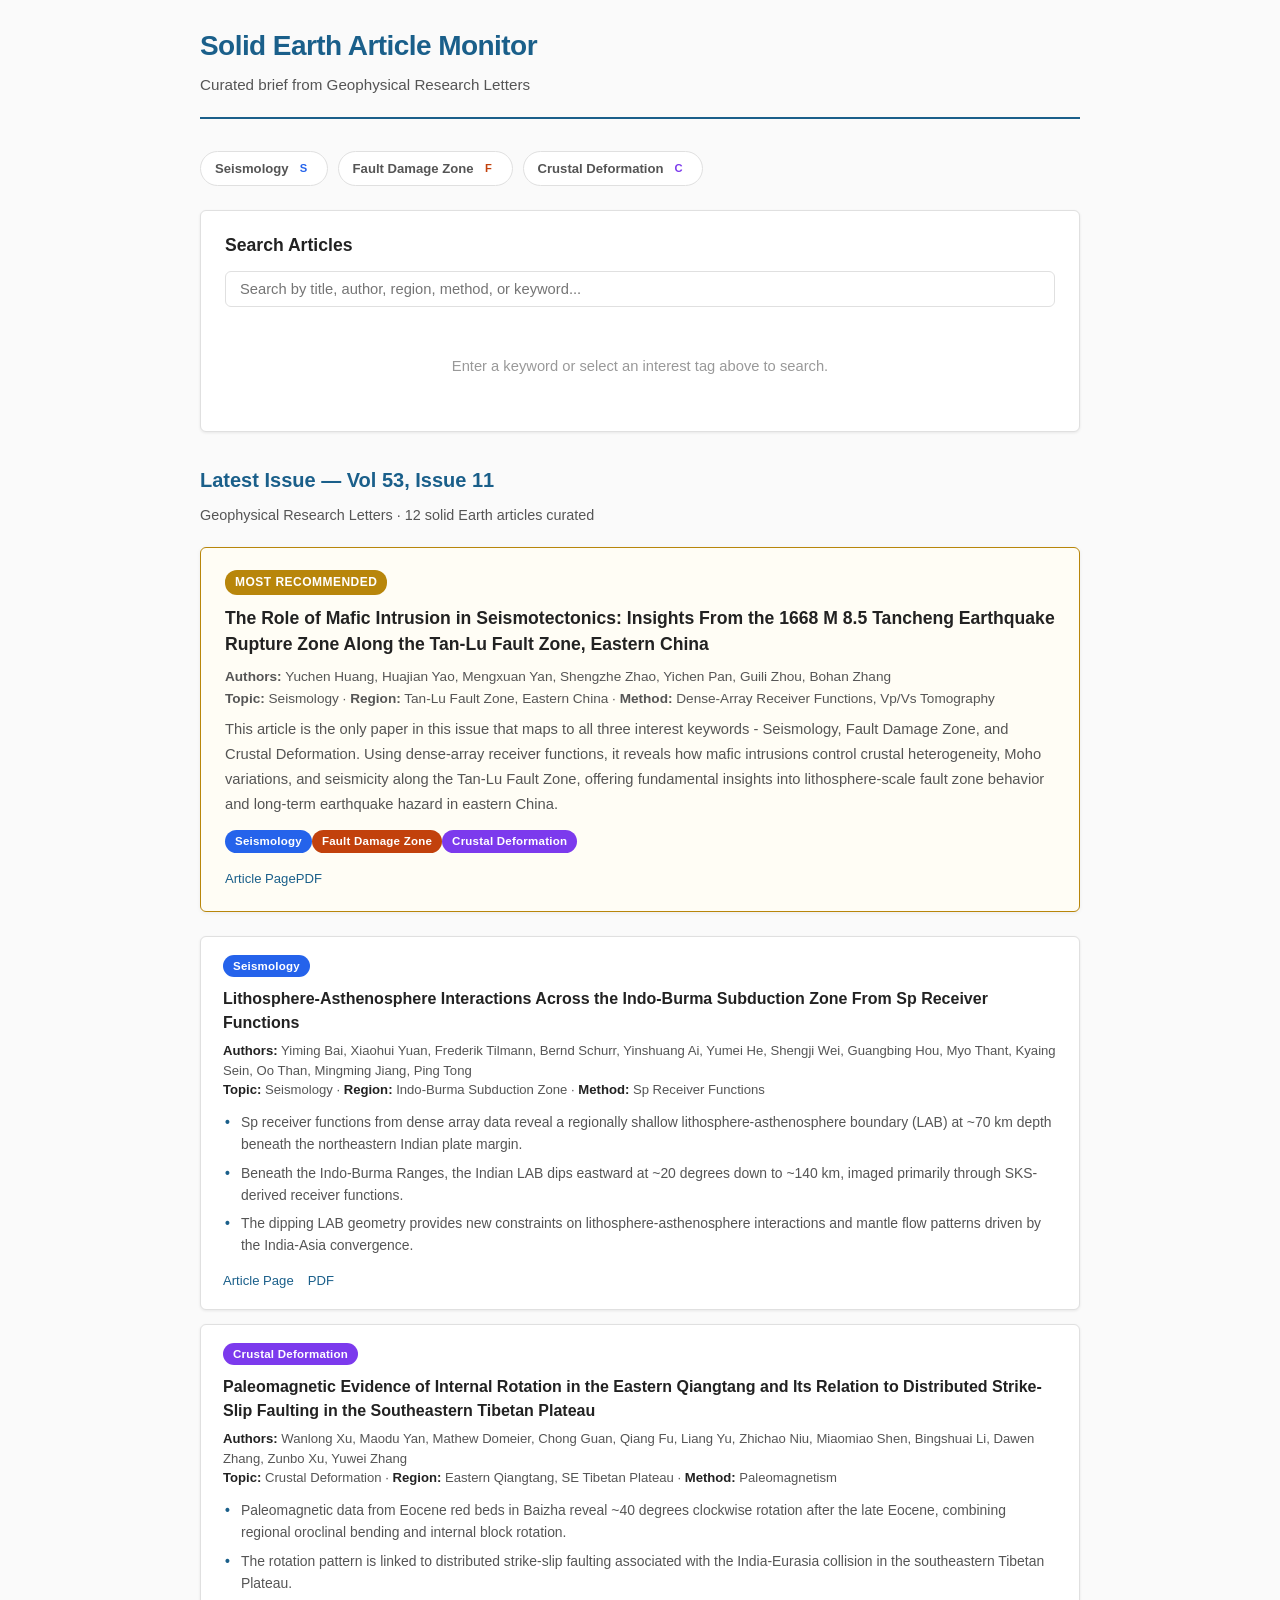
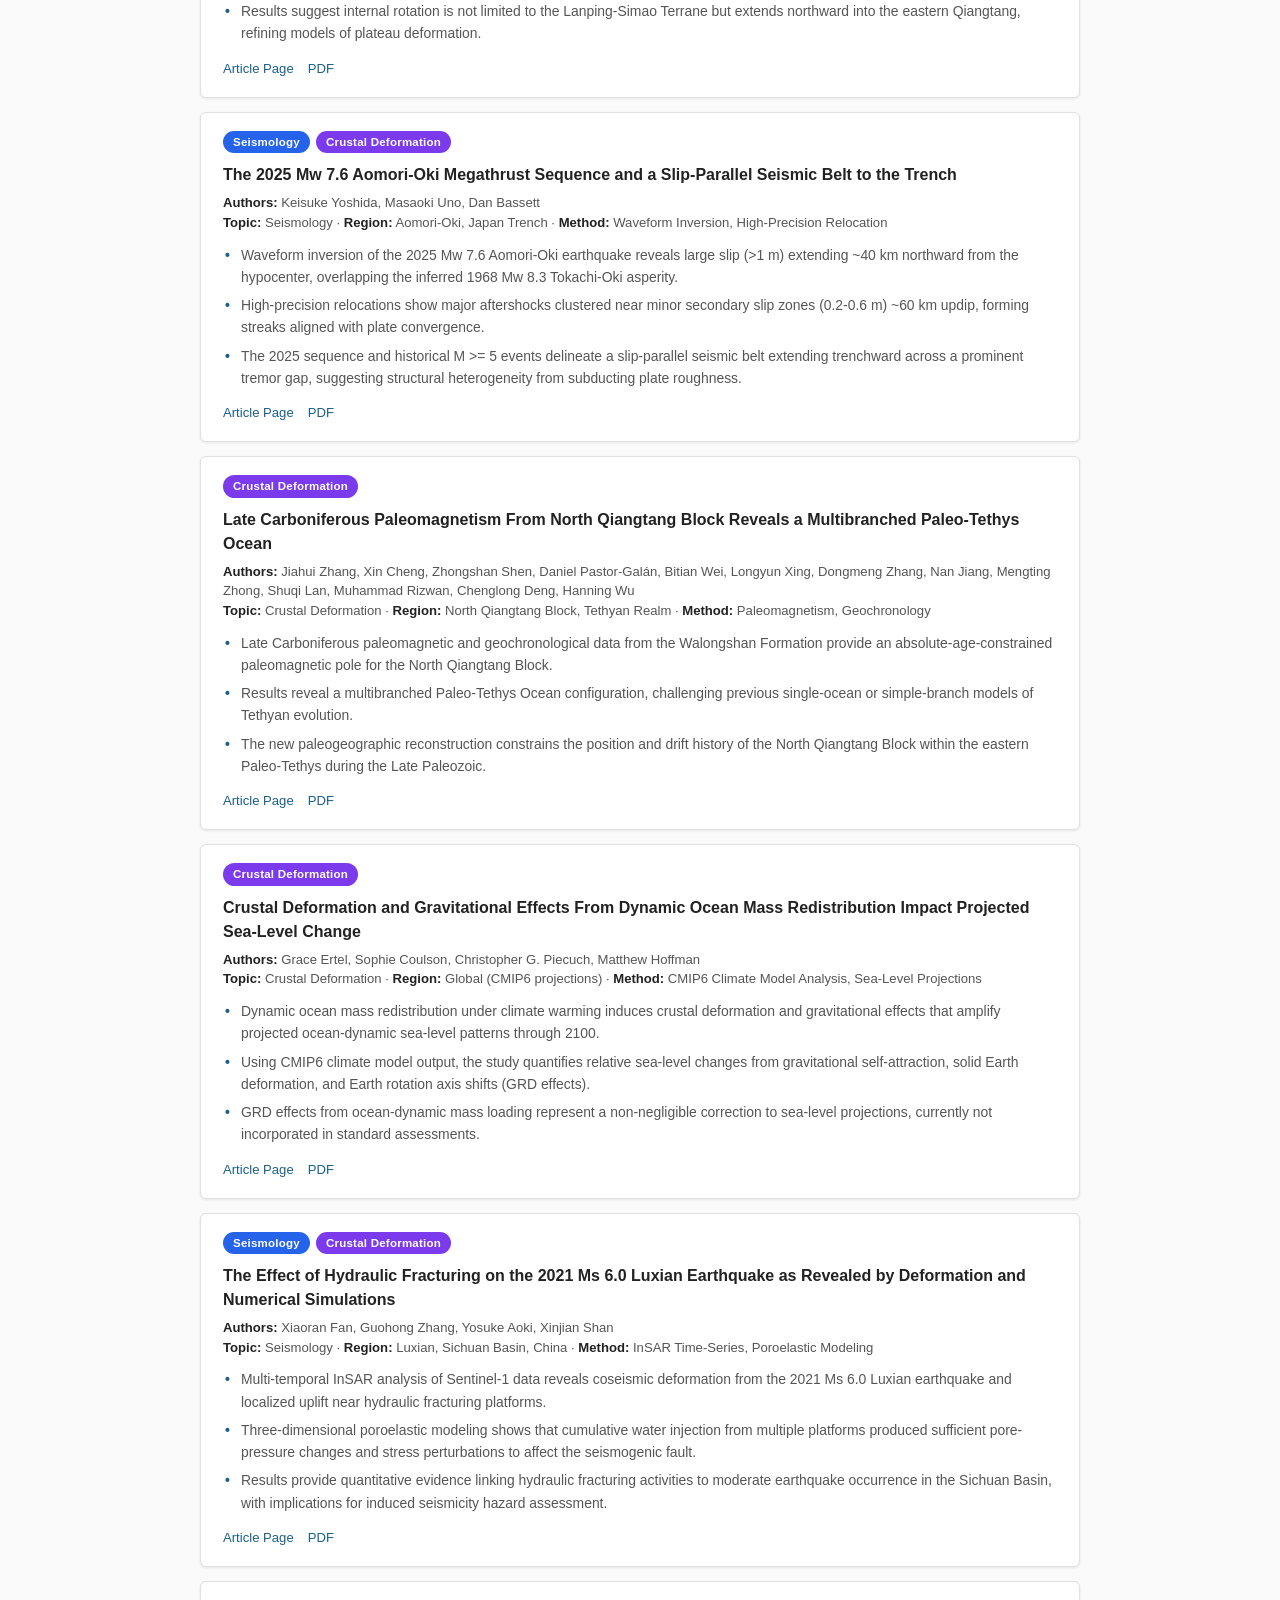
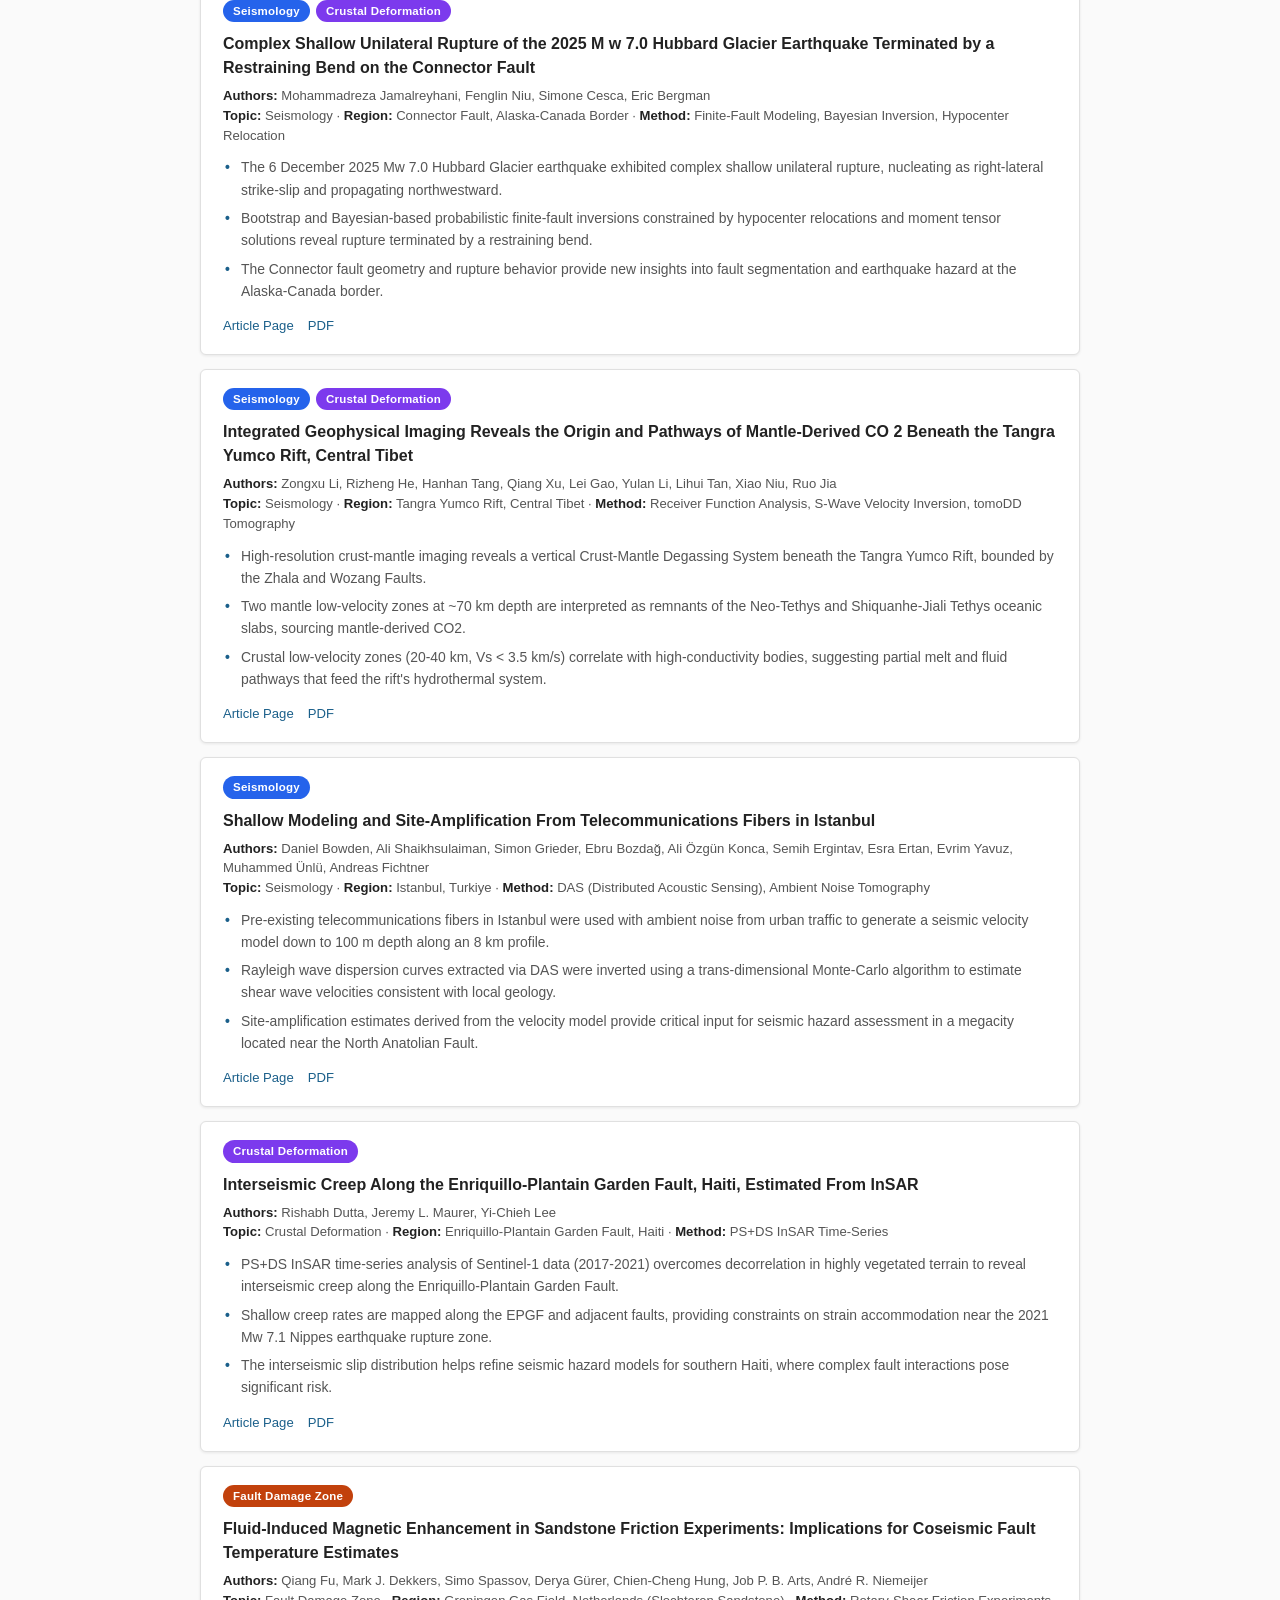
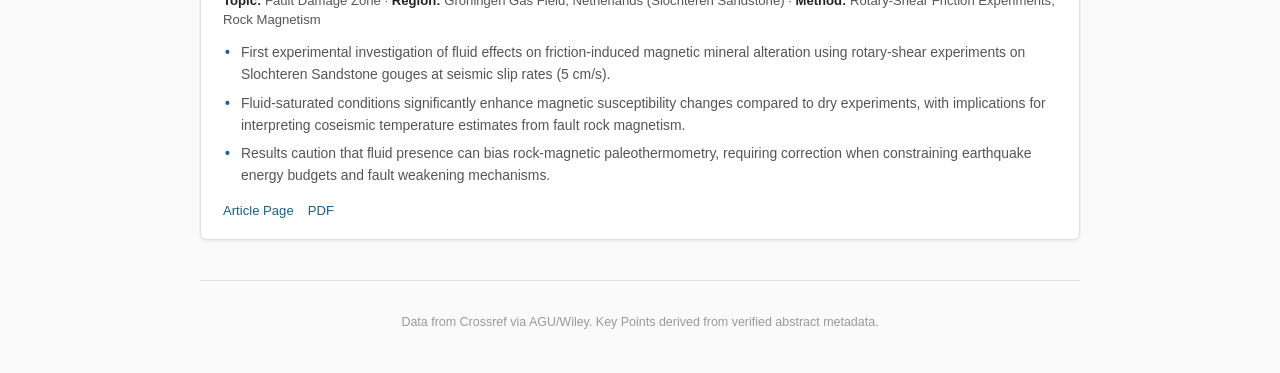
==== index.html @ 44063160 "GRL Solid Earth article brief v1 - GRL Vol 53 Issue 11" ====
<!DOCTYPE html>
<html lang="en">
<head>
<meta charset="UTF-8">
<meta name="viewport" content="width=device-width, initial-scale=1.0">
<title>Solid Earth Article Monitor — GRL</title>
<style>
  :root {
    --bg: #fafafa;
    --surface: #ffffff;
    --border: #e0e0e0;
    --text: #222;
    --text-secondary: #555;
    --accent: #1a5f8a;
    --accent-light: #e8f0f6;
    --tag-seismology: #2563eb;
    --tag-fault: #c2410c;
    --tag-crustal: #7c3aed;
    --gold: #b8860b;
    --gold-bg: #fffdf5;
    --radius: 6px;
    --shadow: 0 1px 3px rgba(0,0,0,0.08);
  }
  * { box-sizing: border-box; margin: 0; padding: 0; }
  body {
    font-family: -apple-system, BlinkMacSystemFont, "Segoe UI", Roboto, Helvetica, Arial, sans-serif;
    background: var(--bg);
    color: var(--text);
    line-height: 1.6;
  }
  .container { max-width: 920px; margin: 0 auto; padding: 24px 20px; }

  /* Header */
  .header {
    border-bottom: 2px solid var(--accent);
    padding-bottom: 20px;
    margin-bottom: 32px;
  }
  .header h1 {
    font-size: 1.75rem;
    font-weight: 700;
    color: var(--accent);
    letter-spacing: -0.02em;
  }
  .header .subtitle {
    font-size: 0.95rem;
    color: var(--text-secondary);
    margin-top: 4px;
  }

  /* Interest tags bar */
  .tag-bar {
    display: flex;
    gap: 10px;
    margin: 24px 0;
    flex-wrap: wrap;
  }
  .tag-chip {
    display: inline-flex;
    align-items: center;
    gap: 6px;
    padding: 6px 14px;
    border-radius: 20px;
    font-size: 0.82rem;
    font-weight: 600;
    cursor: pointer;
    border: 1.5px solid var(--border);
    background: var(--surface);
    color: var(--text-secondary);
    transition: all 0.2s;
    user-select: none;
  }
  .tag-chip:hover { border-color: var(--accent); color: var(--accent); }
  .tag-chip.active { color: #fff; border-color: transparent; }
  .tag-chip.tag-seismology.active { background: var(--tag-seismology); }
  .tag-chip.tag-fault.active { background: var(--tag-fault); }
  .tag-chip.tag-crustal.active { background: var(--tag-crustal); }
  .tag-chip .count { font-weight: 400; opacity: 0.8; }
  .tag-chip .badge {
    display: inline-flex;
    align-items: center;
    justify-content: center;
    width: 18px; height: 18px;
    border-radius: 50%;
    font-size: 0.7rem;
    font-weight: 700;
  }
  .tag-chip.tag-seismology .badge { color: var(--tag-seismology); }
  .tag-chip.tag-fault .badge { color: var(--tag-fault); }
  .tag-chip.tag-crustal .badge { color: var(--tag-crustal); }
  .tag-chip.active .badge { color: #fff; }
  .tag-clear {
    font-size: 0.78rem;
    color: var(--accent);
    cursor: pointer;
    padding: 6px 8px;
    background: none;
    border: none;
    display: none;
    font-weight: 500;
  }
  .tag-clear.visible { display: inline; }

  /* Search */
  .search-section {
    background: var(--surface);
    border: 1px solid var(--border);
    border-radius: var(--radius);
    padding: 20px 24px;
    margin-bottom: 32px;
    box-shadow: var(--shadow);
  }
  .search-section h2 {
    font-size: 1.1rem;
    font-weight: 600;
    margin-bottom: 12px;
    color: var(--text);
  }
  .search-row {
    display: flex;
    gap: 12px;
    flex-wrap: wrap;
  }
  .search-input {
    flex: 1;
    min-width: 240px;
    padding: 9px 14px;
    border: 1px solid var(--border);
    border-radius: var(--radius);
    font-size: 0.92rem;
    outline: none;
    transition: border-color 0.2s;
  }
  .search-input:focus { border-color: var(--accent); }
  .search-placeholder {
    text-align: center;
    color: #999;
    padding: 32px 0;
    font-size: 0.92rem;
  }
  .search-results { margin-top: 16px; }
  .search-result-count {
    font-size: 0.85rem;
    color: var(--text-secondary);
    margin-bottom: 12px;
  }

  /* Latest Issue section */
  .section-title {
    font-size: 1.25rem;
    font-weight: 700;
    margin-bottom: 8px;
    color: var(--accent);
  }
  .section-subtitle {
    font-size: 0.9rem;
    color: var(--text-secondary);
    margin-bottom: 20px;
  }

  /* Recommended card */
  .recommended-card {
    background: var(--gold-bg);
    border: 1.5px solid var(--gold);
    border-radius: var(--radius);
    padding: 20px 24px;
    margin-bottom: 24px;
    box-shadow: 0 1px 4px rgba(0,0,0,0.06);
  }
  .recommended-label {
    display: inline-block;
    background: var(--gold);
    color: #fff;
    font-size: 0.75rem;
    font-weight: 700;
    padding: 3px 10px;
    border-radius: 12px;
    margin-bottom: 10px;
    text-transform: uppercase;
    letter-spacing: 0.04em;
  }
  .recommended-card .rec-title {
    font-size: 1.1rem;
    font-weight: 700;
    color: var(--text);
    line-height: 1.5;
  }
  .recommended-card .rec-title a { color: inherit; text-decoration: none; }
  .recommended-card .rec-title a:hover { text-decoration: underline; color: var(--accent); }
  .recommended-card .rec-meta {
    font-size: 0.85rem;
    color: var(--text-secondary);
    margin: 8px 0;
  }
  .recommended-card .rec-text {
    font-size: 0.92rem;
    color: var(--text-secondary);
    margin-top: 8px;
    line-height: 1.7;
  }

  /* Article cards */
  .article-list { display: flex; flex-direction: column; gap: 14px; }
  .article-card {
    background: var(--surface);
    border: 1px solid var(--border);
    border-radius: var(--radius);
    padding: 18px 22px;
    box-shadow: var(--shadow);
    transition: box-shadow 0.2s;
  }
  .article-card:hover { box-shadow: 0 2px 8px rgba(0,0,0,0.1); }
  .article-card .art-title {
    font-size: 1rem;
    font-weight: 600;
    color: var(--text);
    line-height: 1.5;
  }
  .article-card .art-title a { color: inherit; text-decoration: none; }
  .article-card .art-title a:hover { text-decoration: underline; color: var(--accent); }
  .article-card .art-meta {
    font-size: 0.82rem;
    color: var(--text-secondary);
    margin: 6px 0 8px;
    line-height: 1.5;
  }
  .article-card .art-meta strong { color: var(--text); font-weight: 600; }
  .article-card .art-tags {
    display: flex;
    gap: 6px;
    flex-wrap: wrap;
    margin-bottom: 10px;
  }
  .art-tag {
    display: inline-block;
    padding: 2px 10px;
    border-radius: 12px;
    font-size: 0.72rem;
    font-weight: 600;
    color: #fff;
    letter-spacing: 0.02em;
  }
  .art-tag.s { background: var(--tag-seismology); }
  .art-tag.f { background: var(--tag-fault); }
  .art-tag.c { background: var(--tag-crustal); }

  .article-card .keypoints { list-style: none; }
  .article-card .keypoints li {
    font-size: 0.87rem;
    color: var(--text-secondary);
    padding: 3px 0 3px 18px;
    position: relative;
    line-height: 1.6;
  }
  .article-card .keypoints li::before {
    content: "•";
    position: absolute;
    left: 2px;
    color: var(--accent);
    font-weight: 700;
  }

  .article-card .art-links {
    margin-top: 10px;
    display: flex;
    gap: 14px;
  }
  .art-links a {
    font-size: 0.82rem;
    color: var(--accent);
    text-decoration: none;
    font-weight: 500;
  }
  .art-links a:hover { text-decoration: underline; }

  /* Footer */
  .footer {
    text-align: center;
    color: #999;
    font-size: 0.78rem;
    padding: 32px 0 16px;
    border-top: 1px solid var(--border);
    margin-top: 40px;
  }

  /* No results */
  .no-results {
    text-align: center;
    color: #999;
    padding: 24px 0;
    font-size: 0.92rem;
  }

  @media (max-width: 600px) {
    .container { padding: 16px 12px; }
    .article-card { padding: 14px 16px; }
    .recommended-card { padding: 16px 18px; }
  }
</style>
</head>
<body>
<div class="container">

  <!-- Header -->
  <div class="header">
    <h1>Solid Earth Article Monitor</h1>
    <div class="subtitle">Curated brief from Geophysical Research Letters</div>
  </div>

  <!-- Interest keywords bar -->
  <div class="tag-bar" id="tagBar">
    <span class="tag-chip tag-seismology" data-tag="Seismology">
      Seismology <span class="badge">S</span>
    </span>
    <span class="tag-chip tag-fault" data-tag="Fault Damage Zone">
      Fault Damage Zone <span class="badge">F</span>
    </span>
    <span class="tag-chip tag-crustal" data-tag="Crustal Deformation">
      Crustal Deformation <span class="badge">C</span>
    </span>
    <button class="tag-clear" id="tagClear" onclick="clearTagFilter()">Clear filter</button>
  </div>

  <!-- Search Section -->
  <div class="search-section" id="searchSection">
    <h2>Search Articles</h2>
    <div class="search-row">
      <input type="text" class="search-input" id="searchInput"
             placeholder="Search by title, author, region, method, or keyword..."
             oninput="doSearch()">
    </div>
    <div class="search-results" id="searchResults">
      <div class="search-placeholder">Enter a keyword or select an interest tag above to search.</div>
    </div>
  </div>

  <!-- Latest Issue Section -->
  <div id="latestIssue">
    <div class="section-title" id="issueTitle"></div>
    <div class="section-subtitle" id="issueSubtitle"></div>
    <div id="recommended"></div>
    <div class="article-list" id="articleList"></div>
  </div>

  <div class="footer">
    Data from Crossref via AGU/Wiley. Key Points derived from verified abstract metadata.
  </div>
</div>

<script src="app.js"></script>
<script>
(function() {
  const report = reports[0];
  const articles = report.articles;
  let activeTag = null;

  // Tag colors
  const tagClass = {
    'Seismology': 's',
    'Fault Damage Zone': 'f',
    'Crustal Deformation': 'c'
  };

  // --- Issue header ---
  document.getElementById('issueTitle').textContent = 'Latest Issue — ' + report.issue;
  document.getElementById('issueSubtitle').textContent =
    report.source + ' · ' + articles.length + ' solid Earth articles curated';

  // --- Most Recommended ---
  const rec = report.recommendation;
  const recArticle = articles.find(a => a.title === rec.title);
  let recHTML = '<div class="recommended-card">';
  recHTML += '<div class="recommended-label">' + rec.label + '</div>';
  recHTML += '<div class="rec-title">';
  if (recArticle) {
    recHTML += '<a href="' + recArticle.link + '" target="_blank" rel="noopener">' + rec.title + '</a>';
  } else {
    recHTML += rec.title;
  }
  recHTML += '</div>';
  if (recArticle) {
    recHTML += '<div class="rec-meta">' +
      '<strong>Authors:</strong> ' + recArticle.authors + '<br>' +
      '<strong>Topic:</strong> ' + recArticle.topic + ' &middot; ' +
      '<strong>Region:</strong> ' + recArticle.region + ' &middot; ' +
      '<strong>Method:</strong> ' + recArticle.method +
      '</div>';
  }
  recHTML += '<div class="rec-text">' + rec.text + '</div>';

  // Build tag chips
  let tagChips = '';
  recArticle.interestTags.forEach(t => {
    tagChips += '<span class="art-tag ' + (tagClass[t] || '') + '">' + t + '</span>';
  });
  if (tagChips) recHTML += '<div class="art-tags" style="margin-top:10px">' + tagChips + '</div>';

  if (recArticle) {
    recHTML += '<div class="art-links" style="margin-top:12px">' +
      '<a href="' + recArticle.link + '" target="_blank" rel="noopener">Article Page</a>' +
      '<a href="' + recArticle.link.replace('/doi/', '/doi/pdf/') + '" target="_blank" rel="noopener">PDF</a>' +
      '</div>';
  }
  recHTML += '</div>';
  document.getElementById('recommended').innerHTML = recHTML;

  // --- Render article card ---
  function renderArticle(art) {
    let tagsHTML = '';
    art.interestTags.forEach(t => {
      tagsHTML += '<span class="art-tag ' + (tagClass[t] || '') + '">' + t + '</span>';
    });

    let kpHTML = '';
    art.keyPoints.forEach(kp => {
      kpHTML += '<li>' + kp + '</li>';
    });

    return '<div class="article-card">' +
      '<div class="art-tags">' + tagsHTML + '</div>' +
      '<div class="art-title"><a href="' + art.link + '" target="_blank" rel="noopener">' + art.title + '</a></div>' +
      '<div class="art-meta">' +
        '<strong>Authors:</strong> ' + art.authors + '<br>' +
        '<strong>Topic:</strong> ' + art.topic + ' &middot; ' +
        '<strong>Region:</strong> ' + art.region + ' &middot; ' +
        '<strong>Method:</strong> ' + art.method +
      '</div>' +
      '<ul class="keypoints">' + kpHTML + '</ul>' +
      '<div class="art-links">' +
        '<a href="' + art.link + '" target="_blank" rel="noopener">Article Page</a>' +
        '<a href="' + art.link.replace('/doi/', '/doi/pdf/') + '" target="_blank" rel="noopener">PDF</a>' +
      '</div>' +
      '</div>';
  }

  // --- Render latest issue (except recommended) ---
  function renderLatestIssue() {
    const list = document.getElementById('articleList');
    const others = articles.filter(a => a.title !== rec.title);
    let html = '';
    others.forEach(art => { html += renderArticle(art); });
    list.innerHTML = html;
  }

  // --- Search ---
  window.doSearch = function() {
    const q = document.getElementById('searchInput').value.toLowerCase().trim();
    const container = document.getElementById('searchResults');

    if (!q && !activeTag) {
      container.innerHTML = '<div class="search-placeholder">Enter a keyword or select an interest tag above to search.</div>';
      return;
    }

    let results = articles;
    if (activeTag) {
      results = results.filter(a => a.interestTags.includes(activeTag));
    }
    if (q) {
      results = results.filter(a => {
        const haystack = (a.title + '|' + a.authors + '|' + a.region + '|' + a.method + '|' +
                          a.topic + '|' + a.interestTags.join(',') + '|' +
                          a.keyPoints.join(' ')).toLowerCase();
        return haystack.includes(q);
      });
    }

    if (results.length === 0) {
      container.innerHTML = '<div class="search-result-count"></div><div class="no-results">No articles match your search.</div>';
    } else {
      let html = '<div class="search-result-count">' + results.length + ' article' +
        (results.length !== 1 ? 's' : '') + ' found</div>';
      results.forEach(art => { html += renderArticle(art); });
      container.innerHTML = html;
    }
  };

  // --- Tag filtering ---
  function setActiveTag(tag) {
    activeTag = tag;
    document.querySelectorAll('.tag-chip').forEach(chip => {
      chip.classList.toggle('active', chip.dataset.tag === tag);
    });
    document.getElementById('tagClear').classList.toggle('visible', !!tag);
    document.getElementById('searchInput').value = '';
    doSearch();
  }

  window.clearTagFilter = function() {
    setActiveTag(null);
    document.getElementById('searchInput').value = '';
    document.getElementById('searchResults').innerHTML =
      '<div class="search-placeholder">Enter a keyword or select an interest tag above to search.</div>';
  };

  // Tag chip clicks
  document.querySelectorAll('.tag-chip').forEach(chip => {
    chip.addEventListener('click', function() {
      if (activeTag === this.dataset.tag) {
        clearTagFilter();
      } else {
        setActiveTag(this.dataset.tag);
      }
    });
  });

  // --- Init ---
  renderLatestIssue();

})();
</script>
</body>
</html>
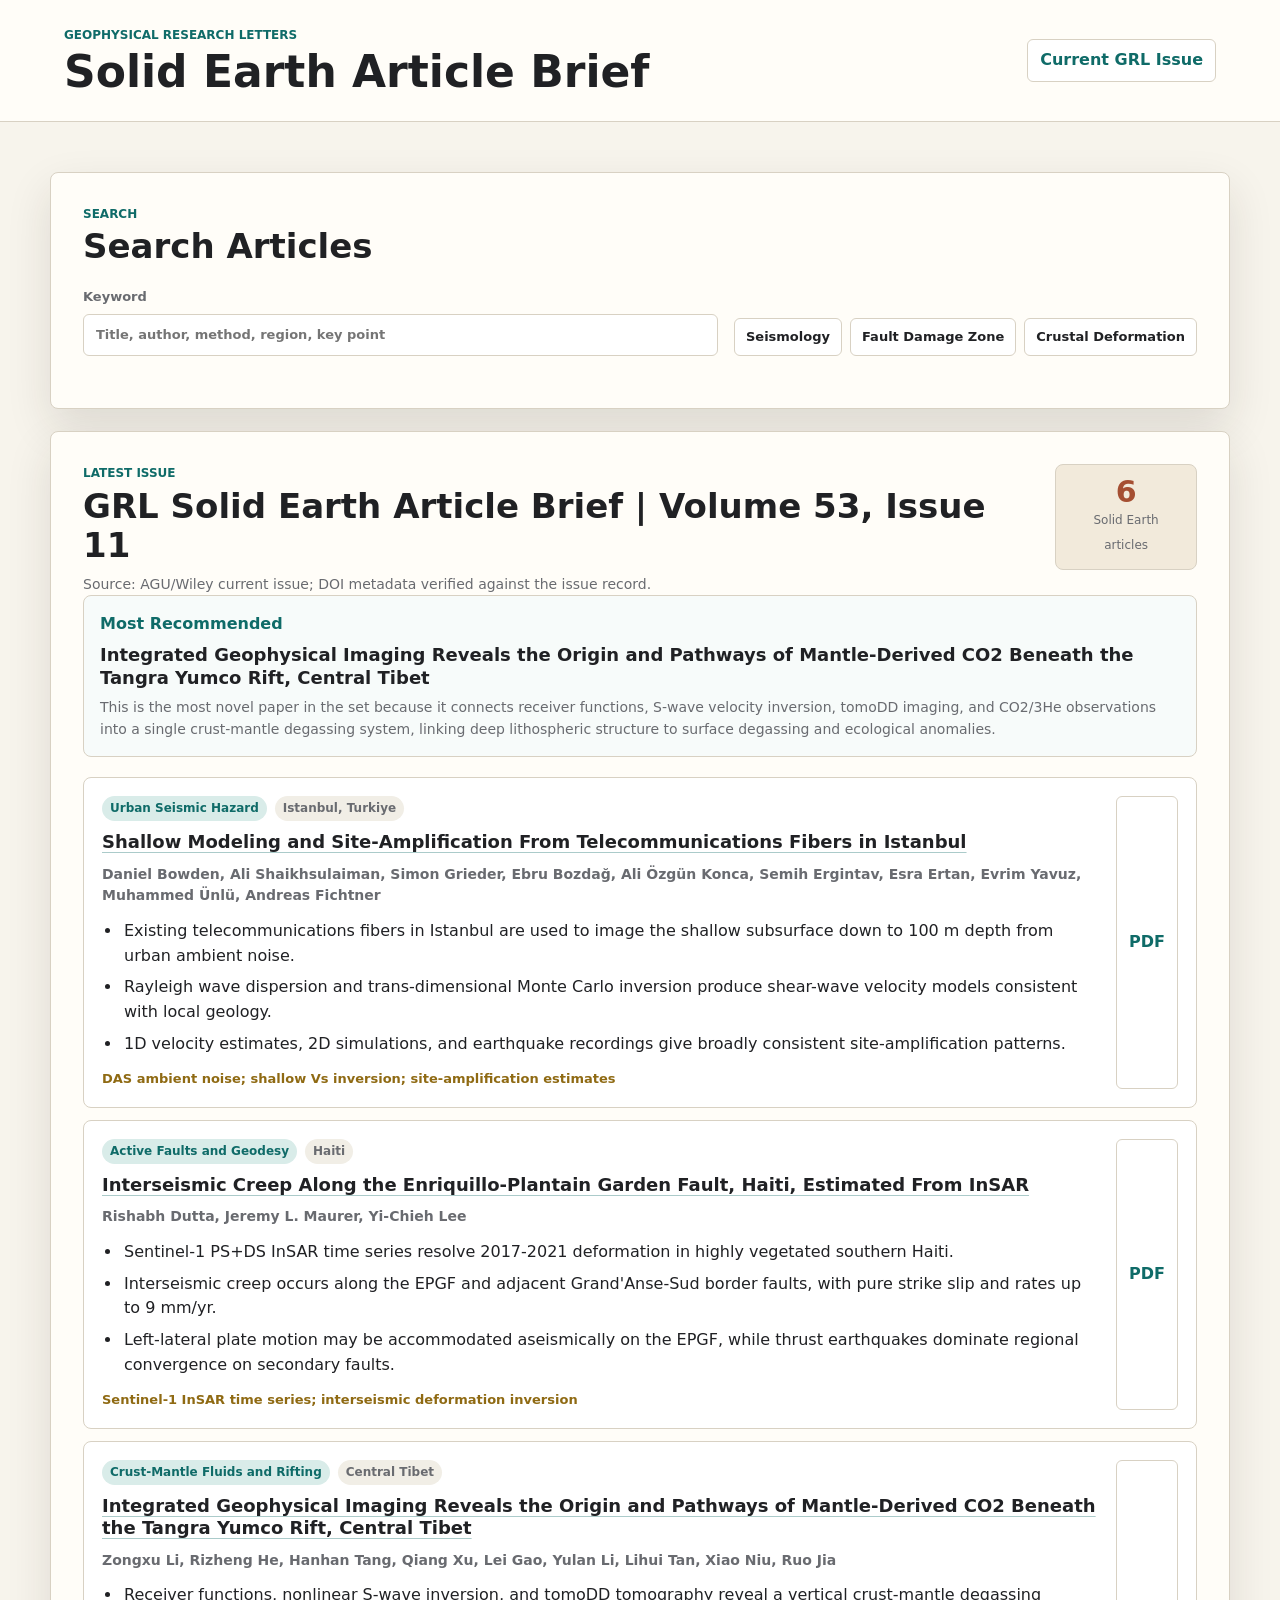
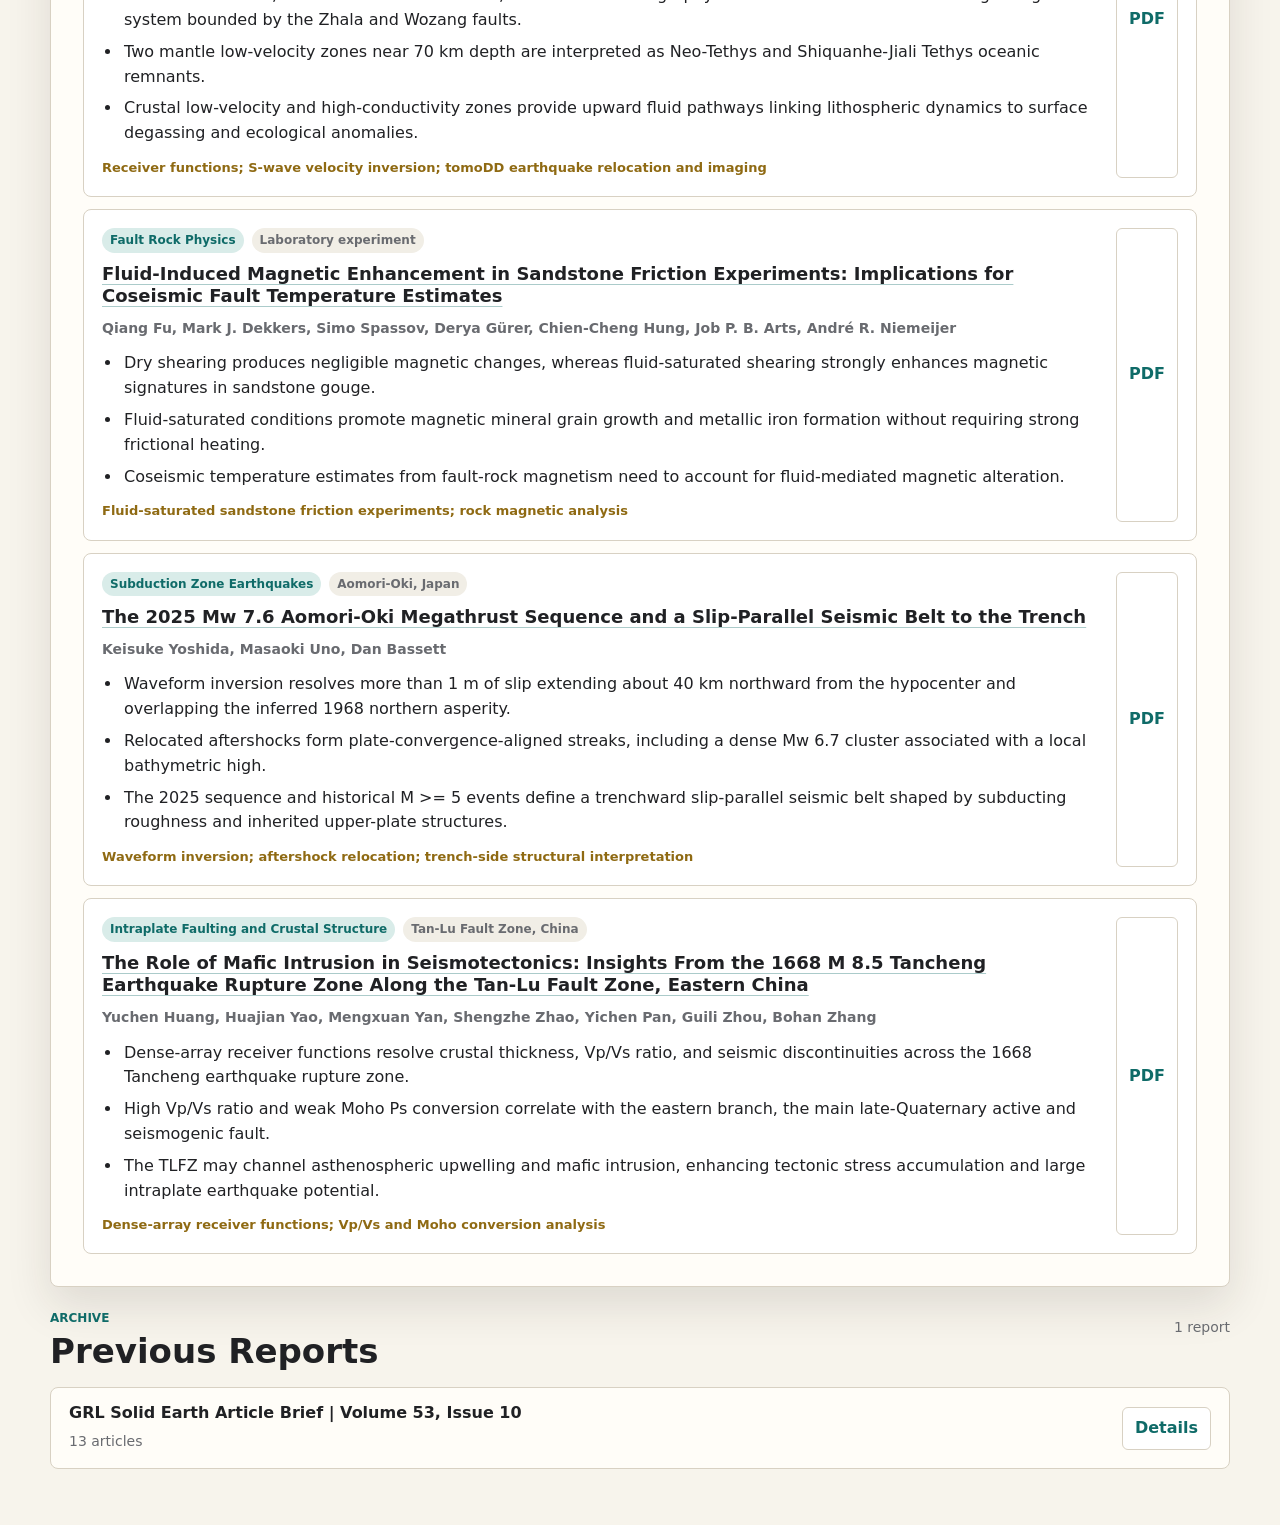
==== commit d0719e2a: "Update GRL article monitor" ====
--- a/index.html
+++ b/index.html
@@ -1,513 +1,86 @@
-<!DOCTYPE html>
+<!doctype html>
 <html lang="en">
-<head>
-<meta charset="UTF-8">
-<meta name="viewport" content="width=device-width, initial-scale=1.0">
-<title>Solid Earth Article Monitor — GRL</title>
-<style>
-  :root {
-    --bg: #fafafa;
-    --surface: #ffffff;
-    --border: #e0e0e0;
-    --text: #222;
-    --text-secondary: #555;
-    --accent: #1a5f8a;
-    --accent-light: #e8f0f6;
-    --tag-seismology: #2563eb;
-    --tag-fault: #c2410c;
-    --tag-crustal: #7c3aed;
-    --gold: #b8860b;
-    --gold-bg: #fffdf5;
-    --radius: 6px;
-    --shadow: 0 1px 3px rgba(0,0,0,0.08);
-  }
-  * { box-sizing: border-box; margin: 0; padding: 0; }
-  body {
-    font-family: -apple-system, BlinkMacSystemFont, "Segoe UI", Roboto, Helvetica, Arial, sans-serif;
-    background: var(--bg);
-    color: var(--text);
-    line-height: 1.6;
-  }
-  .container { max-width: 920px; margin: 0 auto; padding: 24px 20px; }
+  <head>
+    <meta charset="utf-8" />
+    <meta name="viewport" content="width=device-width, initial-scale=1" />
+    <title>GRL Solid Earth Reports</title>
+    <link rel="stylesheet" href="styles.css" />
+  </head>
+  <body>
+    <header class="topbar">
+      <div>
+        <p class="eyebrow">Geophysical Research Letters</p>
+        <h1>Solid Earth Article Brief</h1>
+      </div>
+      <a class="source-link" href="https://agupubs.onlinelibrary.wiley.com/toc/19448007/current" target="_blank" rel="noreferrer">
+        Current GRL Issue
+      </a>
+    </header>
 
-  /* Header */
-  .header {
-    border-bottom: 2px solid var(--accent);
-    padding-bottom: 20px;
-    margin-bottom: 32px;
-  }
-  .header h1 {
-    font-size: 1.75rem;
-    font-weight: 700;
-    color: var(--accent);
-    letter-spacing: -0.02em;
-  }
-  .header .subtitle {
-    font-size: 0.95rem;
-    color: var(--text-secondary);
-    margin-top: 4px;
-  }
+    <main>
+      <section class="search-section" aria-labelledby="search-title">
+        <div class="section-title-row">
+          <div>
+            <p class="section-kicker">Search</p>
+            <h2 id="search-title">Search Articles</h2>
+          </div>
+          <span id="search-count" class="small-note"></span>
+        </div>
 
-  /* Interest tags bar */
-  .tag-bar {
-    display: flex;
-    gap: 10px;
-    margin: 24px 0;
-    flex-wrap: wrap;
-  }
-  .tag-chip {
-    display: inline-flex;
-    align-items: center;
-    gap: 6px;
-    padding: 6px 14px;
-    border-radius: 20px;
-    font-size: 0.82rem;
-    font-weight: 600;
-    cursor: pointer;
-    border: 1.5px solid var(--border);
-    background: var(--surface);
-    color: var(--text-secondary);
-    transition: all 0.2s;
-    user-select: none;
-  }
-  .tag-chip:hover { border-color: var(--accent); color: var(--accent); }
-  .tag-chip.active { color: #fff; border-color: transparent; }
-  .tag-chip.tag-seismology.active { background: var(--tag-seismology); }
-  .tag-chip.tag-fault.active { background: var(--tag-fault); }
-  .tag-chip.tag-crustal.active { background: var(--tag-crustal); }
-  .tag-chip .count { font-weight: 400; opacity: 0.8; }
-  .tag-chip .badge {
-    display: inline-flex;
-    align-items: center;
-    justify-content: center;
-    width: 18px; height: 18px;
-    border-radius: 50%;
-    font-size: 0.7rem;
-    font-weight: 700;
-  }
-  .tag-chip.tag-seismology .badge { color: var(--tag-seismology); }
-  .tag-chip.tag-fault .badge { color: var(--tag-fault); }
-  .tag-chip.tag-crustal .badge { color: var(--tag-crustal); }
-  .tag-chip.active .badge { color: #fff; }
-  .tag-clear {
-    font-size: 0.78rem;
-    color: var(--accent);
-    cursor: pointer;
-    padding: 6px 8px;
-    background: none;
-    border: none;
-    display: none;
-    font-weight: 500;
-  }
-  .tag-clear.visible { display: inline; }
+        <div class="controls" aria-label="Search recorded articles">
+          <label class="search-box">
+            <span>Keyword</span>
+            <input id="search-input" type="search" placeholder="Title, author, method, region, key point" />
+          </label>
+          <div id="interest-filters" class="interest-filters" aria-label="Interest keyword filter"></div>
+        </div>
 
-  /* Search */
-  .search-section {
-    background: var(--surface);
-    border: 1px solid var(--border);
-    border-radius: var(--radius);
-    padding: 20px 24px;
-    margin-bottom: 32px;
-    box-shadow: var(--shadow);
-  }
-  .search-section h2 {
-    font-size: 1.1rem;
-    font-weight: 600;
-    margin-bottom: 12px;
-    color: var(--text);
-  }
-  .search-row {
-    display: flex;
-    gap: 12px;
-    flex-wrap: wrap;
-  }
-  .search-input {
-    flex: 1;
-    min-width: 240px;
-    padding: 9px 14px;
-    border: 1px solid var(--border);
-    border-radius: var(--radius);
-    font-size: 0.92rem;
-    outline: none;
-    transition: border-color 0.2s;
-  }
-  .search-input:focus { border-color: var(--accent); }
-  .search-placeholder {
-    text-align: center;
-    color: #999;
-    padding: 32px 0;
-    font-size: 0.92rem;
-  }
-  .search-results { margin-top: 16px; }
-  .search-result-count {
-    font-size: 0.85rem;
-    color: var(--text-secondary);
-    margin-bottom: 12px;
-  }
+        <div id="search-results" class="article-list compact-list"></div>
+      </section>
 
-  /* Latest Issue section */
-  .section-title {
-    font-size: 1.25rem;
-    font-weight: 700;
-    margin-bottom: 8px;
-    color: var(--accent);
-  }
-  .section-subtitle {
-    font-size: 0.9rem;
-    color: var(--text-secondary);
-    margin-bottom: 20px;
-  }
+      <section class="latest-section" aria-labelledby="latest-title">
+        <div class="latest-head">
+          <div>
+            <p class="section-kicker">Latest Issue</p>
+            <h2 id="latest-title"></h2>
+            <p id="latest-meta" class="meta-line"></p>
+          </div>
+          <div id="latest-count" class="count-box"></div>
+        </div>
 
-  /* Recommended card */
-  .recommended-card {
-    background: var(--gold-bg);
-    border: 1.5px solid var(--gold);
-    border-radius: var(--radius);
-    padding: 20px 24px;
-    margin-bottom: 24px;
-    box-shadow: 0 1px 4px rgba(0,0,0,0.06);
-  }
-  .recommended-label {
-    display: inline-block;
-    background: var(--gold);
-    color: #fff;
-    font-size: 0.75rem;
-    font-weight: 700;
-    padding: 3px 10px;
-    border-radius: 12px;
-    margin-bottom: 10px;
-    text-transform: uppercase;
-    letter-spacing: 0.04em;
-  }
-  .recommended-card .rec-title {
-    font-size: 1.1rem;
-    font-weight: 700;
-    color: var(--text);
-    line-height: 1.5;
-  }
-  .recommended-card .rec-title a { color: inherit; text-decoration: none; }
-  .recommended-card .rec-title a:hover { text-decoration: underline; color: var(--accent); }
-  .recommended-card .rec-meta {
-    font-size: 0.85rem;
-    color: var(--text-secondary);
-    margin: 8px 0;
-  }
-  .recommended-card .rec-text {
-    font-size: 0.92rem;
-    color: var(--text-secondary);
-    margin-top: 8px;
-    line-height: 1.7;
-  }
+        <div id="latest-summary" class="summary-grid"></div>
+        <div id="latest-list" class="article-list"></div>
+      </section>
 
-  /* Article cards */
-  .article-list { display: flex; flex-direction: column; gap: 14px; }
-  .article-card {
-    background: var(--surface);
-    border: 1px solid var(--border);
-    border-radius: var(--radius);
-    padding: 18px 22px;
-    box-shadow: var(--shadow);
-    transition: box-shadow 0.2s;
-  }
-  .article-card:hover { box-shadow: 0 2px 8px rgba(0,0,0,0.1); }
-  .article-card .art-title {
-    font-size: 1rem;
-    font-weight: 600;
-    color: var(--text);
-    line-height: 1.5;
-  }
-  .article-card .art-title a { color: inherit; text-decoration: none; }
-  .article-card .art-title a:hover { text-decoration: underline; color: var(--accent); }
-  .article-card .art-meta {
-    font-size: 0.82rem;
-    color: var(--text-secondary);
-    margin: 6px 0 8px;
-    line-height: 1.5;
-  }
-  .article-card .art-meta strong { color: var(--text); font-weight: 600; }
-  .article-card .art-tags {
-    display: flex;
-    gap: 6px;
-    flex-wrap: wrap;
-    margin-bottom: 10px;
-  }
-  .art-tag {
-    display: inline-block;
-    padding: 2px 10px;
-    border-radius: 12px;
-    font-size: 0.72rem;
-    font-weight: 600;
-    color: #fff;
-    letter-spacing: 0.02em;
-  }
-  .art-tag.s { background: var(--tag-seismology); }
-  .art-tag.f { background: var(--tag-fault); }
-  .art-tag.c { background: var(--tag-crustal); }
+      <section class="archive-section" aria-labelledby="archive-title">
+        <div class="section-title-row">
+          <div>
+            <p class="section-kicker">Archive</p>
+            <h2 id="archive-title">Previous Reports</h2>
+          </div>
+          <span id="archive-count" class="small-note"></span>
+        </div>
+        <div id="archive-list" class="archive-list"></div>
+      </section>
 
-  .article-card .keypoints { list-style: none; }
-  .article-card .keypoints li {
-    font-size: 0.87rem;
-    color: var(--text-secondary);
-    padding: 3px 0 3px 18px;
-    position: relative;
-    line-height: 1.6;
-  }
-  .article-card .keypoints li::before {
-    content: "•";
-    position: absolute;
-    left: 2px;
-    color: var(--accent);
-    font-weight: 700;
-  }
+      <section id="report-detail" class="detail-section" aria-labelledby="detail-title" hidden>
+        <div class="detail-head">
+          <div>
+            <p class="section-kicker">Report Detail</p>
+            <h2 id="detail-title"></h2>
+            <p id="detail-meta" class="meta-line"></p>
+          </div>
+          <div class="detail-actions">
+            <a id="detail-source" class="article-link" href="#" target="_blank" rel="noreferrer">Issue Page</a>
+            <a class="article-link" href="#archive-title">Back</a>
+          </div>
+        </div>
 
-  .article-card .art-links {
-    margin-top: 10px;
-    display: flex;
-    gap: 14px;
-  }
-  .art-links a {
-    font-size: 0.82rem;
-    color: var(--accent);
-    text-decoration: none;
-    font-weight: 500;
-  }
-  .art-links a:hover { text-decoration: underline; }
+        <div id="detail-summary" class="summary-grid"></div>
+        <div id="detail-list" class="article-list"></div>
+      </section>
+    </main>
 
-  /* Footer */
-  .footer {
-    text-align: center;
-    color: #999;
-    font-size: 0.78rem;
-    padding: 32px 0 16px;
-    border-top: 1px solid var(--border);
-    margin-top: 40px;
-  }
-
-  /* No results */
-  .no-results {
-    text-align: center;
-    color: #999;
-    padding: 24px 0;
-    font-size: 0.92rem;
-  }
-
-  @media (max-width: 600px) {
-    .container { padding: 16px 12px; }
-    .article-card { padding: 14px 16px; }
-    .recommended-card { padding: 16px 18px; }
-  }
-</style>
-</head>
-<body>
-<div class="container">
-
-  <!-- Header -->
-  <div class="header">
-    <h1>Solid Earth Article Monitor</h1>
-    <div class="subtitle">Curated brief from Geophysical Research Letters</div>
-  </div>
-
-  <!-- Interest keywords bar -->
-  <div class="tag-bar" id="tagBar">
-    <span class="tag-chip tag-seismology" data-tag="Seismology">
-      Seismology <span class="badge">S</span>
-    </span>
-    <span class="tag-chip tag-fault" data-tag="Fault Damage Zone">
-      Fault Damage Zone <span class="badge">F</span>
-    </span>
-    <span class="tag-chip tag-crustal" data-tag="Crustal Deformation">
-      Crustal Deformation <span class="badge">C</span>
-    </span>
-    <button class="tag-clear" id="tagClear" onclick="clearTagFilter()">Clear filter</button>
-  </div>
-
-  <!-- Search Section -->
-  <div class="search-section" id="searchSection">
-    <h2>Search Articles</h2>
-    <div class="search-row">
-      <input type="text" class="search-input" id="searchInput"
-             placeholder="Search by title, author, region, method, or keyword..."
-             oninput="doSearch()">
-    </div>
-    <div class="search-results" id="searchResults">
-      <div class="search-placeholder">Enter a keyword or select an interest tag above to search.</div>
-    </div>
-  </div>
-
-  <!-- Latest Issue Section -->
-  <div id="latestIssue">
-    <div class="section-title" id="issueTitle"></div>
-    <div class="section-subtitle" id="issueSubtitle"></div>
-    <div id="recommended"></div>
-    <div class="article-list" id="articleList"></div>
-  </div>
-
-  <div class="footer">
-    Data from Crossref via AGU/Wiley. Key Points derived from verified abstract metadata.
-  </div>
-</div>
-
-<script src="app.js"></script>
-<script>
-(function() {
-  const report = reports[0];
-  const articles = report.articles;
-  let activeTag = null;
-
-  // Tag colors
-  const tagClass = {
-    'Seismology': 's',
-    'Fault Damage Zone': 'f',
-    'Crustal Deformation': 'c'
-  };
-
-  // --- Issue header ---
-  document.getElementById('issueTitle').textContent = 'Latest Issue — ' + report.issue;
-  document.getElementById('issueSubtitle').textContent =
-    report.source + ' · ' + articles.length + ' solid Earth articles curated';
-
-  // --- Most Recommended ---
-  const rec = report.recommendation;
-  const recArticle = articles.find(a => a.title === rec.title);
-  let recHTML = '<div class="recommended-card">';
-  recHTML += '<div class="recommended-label">' + rec.label + '</div>';
-  recHTML += '<div class="rec-title">';
-  if (recArticle) {
-    recHTML += '<a href="' + recArticle.link + '" target="_blank" rel="noopener">' + rec.title + '</a>';
-  } else {
-    recHTML += rec.title;
-  }
-  recHTML += '</div>';
-  if (recArticle) {
-    recHTML += '<div class="rec-meta">' +
-      '<strong>Authors:</strong> ' + recArticle.authors + '<br>' +
-      '<strong>Topic:</strong> ' + recArticle.topic + ' &middot; ' +
-      '<strong>Region:</strong> ' + recArticle.region + ' &middot; ' +
-      '<strong>Method:</strong> ' + recArticle.method +
-      '</div>';
-  }
-  recHTML += '<div class="rec-text">' + rec.text + '</div>';
-
-  // Build tag chips
-  let tagChips = '';
-  recArticle.interestTags.forEach(t => {
-    tagChips += '<span class="art-tag ' + (tagClass[t] || '') + '">' + t + '</span>';
-  });
-  if (tagChips) recHTML += '<div class="art-tags" style="margin-top:10px">' + tagChips + '</div>';
-
-  if (recArticle) {
-    recHTML += '<div class="art-links" style="margin-top:12px">' +
-      '<a href="' + recArticle.link + '" target="_blank" rel="noopener">Article Page</a>' +
-      '<a href="' + recArticle.link.replace('/doi/', '/doi/pdf/') + '" target="_blank" rel="noopener">PDF</a>' +
-      '</div>';
-  }
-  recHTML += '</div>';
-  document.getElementById('recommended').innerHTML = recHTML;
-
-  // --- Render article card ---
-  function renderArticle(art) {
-    let tagsHTML = '';
-    art.interestTags.forEach(t => {
-      tagsHTML += '<span class="art-tag ' + (tagClass[t] || '') + '">' + t + '</span>';
-    });
-
-    let kpHTML = '';
-    art.keyPoints.forEach(kp => {
-      kpHTML += '<li>' + kp + '</li>';
-    });
-
-    return '<div class="article-card">' +
-      '<div class="art-tags">' + tagsHTML + '</div>' +
-      '<div class="art-title"><a href="' + art.link + '" target="_blank" rel="noopener">' + art.title + '</a></div>' +
-      '<div class="art-meta">' +
-        '<strong>Authors:</strong> ' + art.authors + '<br>' +
-        '<strong>Topic:</strong> ' + art.topic + ' &middot; ' +
-        '<strong>Region:</strong> ' + art.region + ' &middot; ' +
-        '<strong>Method:</strong> ' + art.method +
-      '</div>' +
-      '<ul class="keypoints">' + kpHTML + '</ul>' +
-      '<div class="art-links">' +
-        '<a href="' + art.link + '" target="_blank" rel="noopener">Article Page</a>' +
-        '<a href="' + art.link.replace('/doi/', '/doi/pdf/') + '" target="_blank" rel="noopener">PDF</a>' +
-      '</div>' +
-      '</div>';
-  }
-
-  // --- Render latest issue (except recommended) ---
-  function renderLatestIssue() {
-    const list = document.getElementById('articleList');
-    const others = articles.filter(a => a.title !== rec.title);
-    let html = '';
-    others.forEach(art => { html += renderArticle(art); });
-    list.innerHTML = html;
-  }
-
-  // --- Search ---
-  window.doSearch = function() {
-    const q = document.getElementById('searchInput').value.toLowerCase().trim();
-    const container = document.getElementById('searchResults');
-
-    if (!q && !activeTag) {
-      container.innerHTML = '<div class="search-placeholder">Enter a keyword or select an interest tag above to search.</div>';
-      return;
-    }
-
-    let results = articles;
-    if (activeTag) {
-      results = results.filter(a => a.interestTags.includes(activeTag));
-    }
-    if (q) {
-      results = results.filter(a => {
-        const haystack = (a.title + '|' + a.authors + '|' + a.region + '|' + a.method + '|' +
-                          a.topic + '|' + a.interestTags.join(',') + '|' +
-                          a.keyPoints.join(' ')).toLowerCase();
-        return haystack.includes(q);
-      });
-    }
-
-    if (results.length === 0) {
-      container.innerHTML = '<div class="search-result-count"></div><div class="no-results">No articles match your search.</div>';
-    } else {
-      let html = '<div class="search-result-count">' + results.length + ' article' +
-        (results.length !== 1 ? 's' : '') + ' found</div>';
-      results.forEach(art => { html += renderArticle(art); });
-      container.innerHTML = html;
-    }
-  };
-
-  // --- Tag filtering ---
-  function setActiveTag(tag) {
-    activeTag = tag;
-    document.querySelectorAll('.tag-chip').forEach(chip => {
-      chip.classList.toggle('active', chip.dataset.tag === tag);
-    });
-    document.getElementById('tagClear').classList.toggle('visible', !!tag);
-    document.getElementById('searchInput').value = '';
-    doSearch();
-  }
-
-  window.clearTagFilter = function() {
-    setActiveTag(null);
-    document.getElementById('searchInput').value = '';
-    document.getElementById('searchResults').innerHTML =
-      '<div class="search-placeholder">Enter a keyword or select an interest tag above to search.</div>';
-  };
-
-  // Tag chip clicks
-  document.querySelectorAll('.tag-chip').forEach(chip => {
-    chip.addEventListener('click', function() {
-      if (activeTag === this.dataset.tag) {
-        clearTagFilter();
-      } else {
-        setActiveTag(this.dataset.tag);
-      }
-    });
-  });
-
-  // --- Init ---
-  renderLatestIssue();
-
-})();
-</script>
-</body>
+    <script src="app.js"></script>
+  </body>
 </html>
--- a/styles.css
+++ b/styles.css
@@ -0,0 +1,397 @@
+:root {
+  color-scheme: light;
+  --paper: #f7f4ec;
+  --surface: #fffdf8;
+  --ink: #202124;
+  --muted: #696b70;
+  --line: #d8d1c3;
+  --teal: #0f6b68;
+  --teal-soft: #d9ece9;
+  --clay: #a54f32;
+  --gold: #8f6a13;
+  --green: #456b39;
+  --shadow: 0 18px 45px rgba(38, 33, 25, 0.12);
+}
+
+* {
+  box-sizing: border-box;
+}
+
+body {
+  margin: 0;
+  background: var(--paper);
+  color: var(--ink);
+  font-family: ui-sans-serif, system-ui, -apple-system, BlinkMacSystemFont, "Segoe UI", sans-serif;
+  line-height: 1.55;
+}
+
+a {
+  color: inherit;
+}
+
+.topbar {
+  display: flex;
+  align-items: center;
+  justify-content: space-between;
+  gap: 24px;
+  padding: 26px clamp(20px, 5vw, 64px);
+  border-bottom: 1px solid var(--line);
+  background: var(--surface);
+}
+
+.eyebrow,
+.section-kicker {
+  margin: 0 0 4px;
+  color: var(--teal);
+  font-size: 12px;
+  font-weight: 760;
+  letter-spacing: 0;
+  text-transform: uppercase;
+}
+
+h1,
+h2,
+h3,
+p {
+  overflow-wrap: anywhere;
+}
+
+h1 {
+  margin: 0;
+  font-size: clamp(28px, 4vw, 44px);
+  line-height: 1.05;
+}
+
+h2 {
+  margin: 0;
+  font-size: clamp(22px, 3vw, 34px);
+  line-height: 1.16;
+}
+
+h3 {
+  margin: 0;
+  font-size: 18px;
+  line-height: 1.25;
+}
+
+.article-title-link {
+  color: var(--ink);
+  text-decoration-color: rgba(15, 107, 104, 0.35);
+  text-decoration-thickness: 1px;
+  text-underline-offset: 4px;
+}
+
+.article-title-link:hover,
+.article-title-link:focus-visible {
+  color: var(--teal);
+  text-decoration-color: currentColor;
+}
+
+.source-link,
+.article-link {
+  display: inline-flex;
+  align-items: center;
+  min-height: 38px;
+  padding: 8px 12px;
+  border: 1px solid var(--line);
+  border-radius: 6px;
+  background: #ffffff;
+  color: var(--teal);
+  font-weight: 720;
+  text-decoration: none;
+  white-space: nowrap;
+}
+
+main {
+  width: min(1180px, calc(100vw - 32px));
+  margin: 0 auto;
+  padding: 28px 0 56px;
+}
+
+.search-section,
+.latest-section,
+.archive-section,
+.detail-section {
+  margin-top: 22px;
+}
+
+.search-section,
+.latest-section,
+.detail-section {
+  padding: clamp(18px, 3vw, 32px);
+  border: 1px solid var(--line);
+  border-radius: 8px;
+  background: var(--surface);
+  box-shadow: var(--shadow);
+}
+
+.latest-head,
+.section-title-row,
+.detail-head {
+  display: flex;
+  justify-content: space-between;
+  gap: 20px;
+  align-items: start;
+}
+
+.meta-line,
+.small-note {
+  margin: 8px 0 0;
+  color: var(--muted);
+  font-size: 14px;
+}
+
+.count-box {
+  min-width: 132px;
+  padding: 12px 14px;
+  border: 1px solid var(--line);
+  border-radius: 8px;
+  background: #f2eadb;
+  text-align: center;
+}
+
+.count-box strong {
+  display: block;
+  color: var(--clay);
+  font-size: 30px;
+  line-height: 1;
+}
+
+.count-box span {
+  color: var(--muted);
+  font-size: 12px;
+}
+
+.controls {
+  display: grid;
+  grid-template-columns: minmax(240px, 1fr) auto;
+  gap: 16px;
+  margin: 20px 0;
+  align-items: end;
+}
+
+.search-box {
+  display: grid;
+  gap: 7px;
+  color: var(--muted);
+  font-size: 13px;
+  font-weight: 680;
+}
+
+.search-box input {
+  width: 100%;
+  min-height: 42px;
+  padding: 10px 12px;
+  border: 1px solid var(--line);
+  border-radius: 6px;
+  background: #ffffff;
+  color: var(--ink);
+  font: inherit;
+}
+
+.interest-filters {
+  display: flex;
+  flex-wrap: wrap;
+  justify-content: flex-end;
+  gap: 8px;
+}
+
+.filter-button {
+  min-height: 38px;
+  padding: 8px 11px;
+  border: 1px solid var(--line);
+  border-radius: 6px;
+  background: #ffffff;
+  color: var(--ink);
+  font: inherit;
+  font-size: 13px;
+  font-weight: 720;
+  cursor: pointer;
+}
+
+.filter-button[aria-pressed="true"] {
+  border-color: var(--teal);
+  background: var(--teal-soft);
+  color: #063f3d;
+}
+
+.summary-grid {
+  display: grid;
+  grid-template-columns: 1fr;
+  gap: 12px;
+  margin: 0 0 20px;
+}
+
+.recommendation-card {
+  padding: 16px;
+  border: 1px solid var(--line);
+  border-radius: 8px;
+  background: #f7fbfa;
+}
+
+.recommendation-card b {
+  display: block;
+  margin-bottom: 7px;
+  color: var(--teal);
+}
+
+.recommendation-card h3 {
+  margin-bottom: 8px;
+}
+
+.recommendation-card p {
+  margin: 0;
+  color: var(--muted);
+  font-size: 14px;
+}
+
+.article-list {
+  display: grid;
+  gap: 12px;
+}
+
+.article-card {
+  display: grid;
+  grid-template-columns: 1fr auto;
+  gap: 18px;
+  padding: 18px;
+  border: 1px solid var(--line);
+  border-radius: 8px;
+  background: #ffffff;
+}
+
+.article-topline {
+  display: flex;
+  flex-wrap: wrap;
+  gap: 8px;
+  margin-bottom: 10px;
+}
+
+.tag {
+  display: inline-flex;
+  align-items: center;
+  min-height: 24px;
+  padding: 3px 8px;
+  border-radius: 999px;
+  background: #f1eee6;
+  color: var(--muted);
+  font-size: 12px;
+  font-weight: 720;
+}
+
+.tag.topic {
+  background: var(--teal-soft);
+  color: var(--teal);
+}
+
+.article-authors {
+  margin: 10px 0 0;
+  color: var(--muted);
+  font-size: 14px;
+  font-weight: 650;
+}
+
+.key-points {
+  display: grid;
+  gap: 7px;
+  margin: 12px 0 0;
+  padding-left: 20px;
+  color: var(--ink);
+}
+
+.key-points li {
+  padding-left: 2px;
+}
+
+.article-meta {
+  margin-top: 12px;
+  color: var(--gold);
+  font-size: 13px;
+  font-weight: 720;
+}
+
+.archive-list {
+  display: grid;
+  gap: 10px;
+  margin-top: 16px;
+}
+
+.archive-item {
+  display: grid;
+  grid-template-columns: 1fr auto;
+  gap: 16px;
+  align-items: center;
+  padding: 15px 18px;
+  border: 1px solid var(--line);
+  border-radius: 8px;
+  background: var(--surface);
+  color: inherit;
+  text-decoration: none;
+  transition: border-color 160ms ease, transform 160ms ease, box-shadow 160ms ease;
+}
+
+.archive-item:hover,
+.archive-item:focus-visible {
+  border-color: rgba(15, 107, 104, 0.55);
+  box-shadow: 0 10px 28px rgba(38, 33, 25, 0.1);
+  transform: translateY(-1px);
+  outline: none;
+}
+
+.archive-item h3 {
+  font-size: 16px;
+}
+
+.detail-actions {
+  display: flex;
+  flex-wrap: wrap;
+  justify-content: flex-end;
+  gap: 8px;
+}
+
+.detail-section[hidden] {
+  display: none;
+}
+
+.empty-state {
+  padding: 24px;
+  border: 1px dashed var(--line);
+  border-radius: 8px;
+  background: rgba(255, 253, 248, 0.72);
+  color: var(--muted);
+}
+
+@media (max-width: 760px) {
+  .topbar,
+  .latest-head,
+  .section-title-row,
+  .detail-head,
+  .article-card,
+  .archive-item {
+    grid-template-columns: 1fr;
+    flex-direction: column;
+  }
+
+  .topbar {
+    align-items: flex-start;
+  }
+
+  .controls {
+    grid-template-columns: 1fr;
+  }
+
+  .interest-filters {
+    justify-content: flex-start;
+  }
+
+  .summary-grid {
+    grid-template-columns: 1fr;
+  }
+
+  .source-link,
+  .article-link,
+  .detail-actions {
+    width: 100%;
+    justify-content: center;
+  }
+}
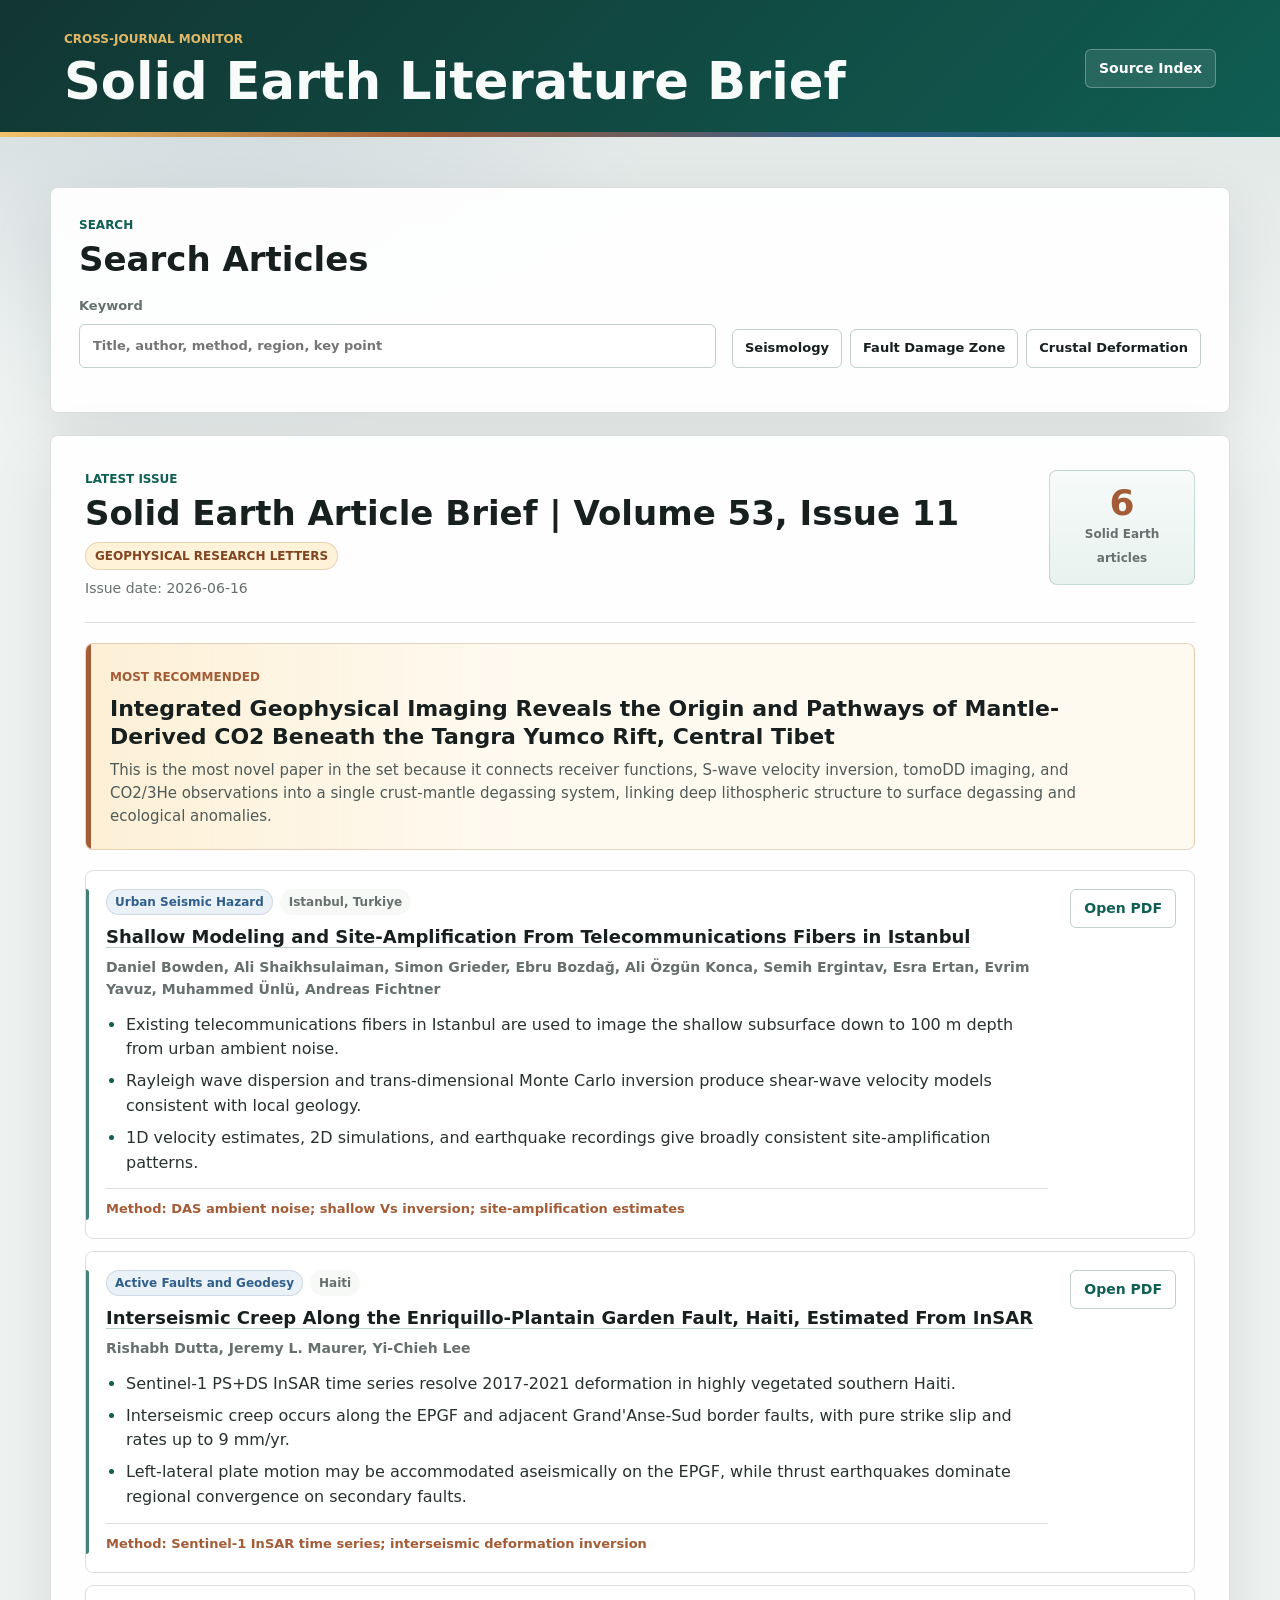
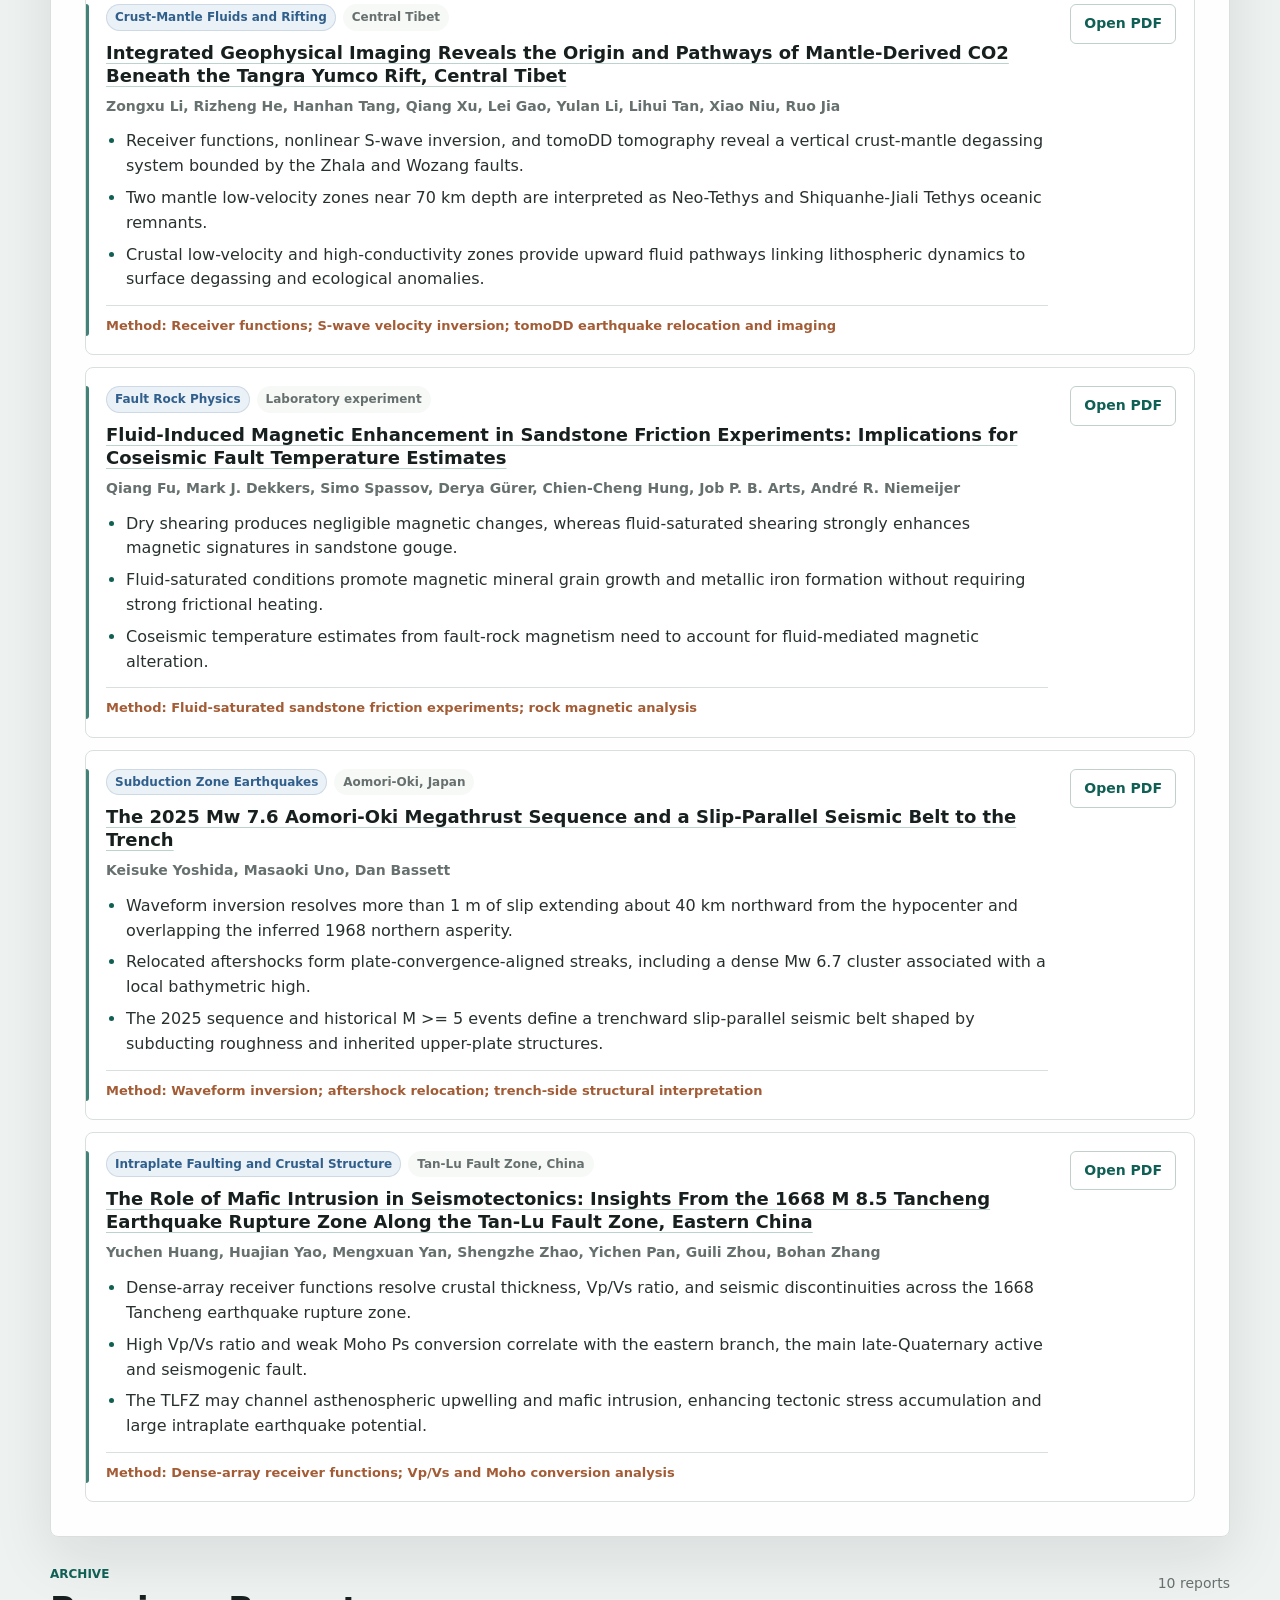
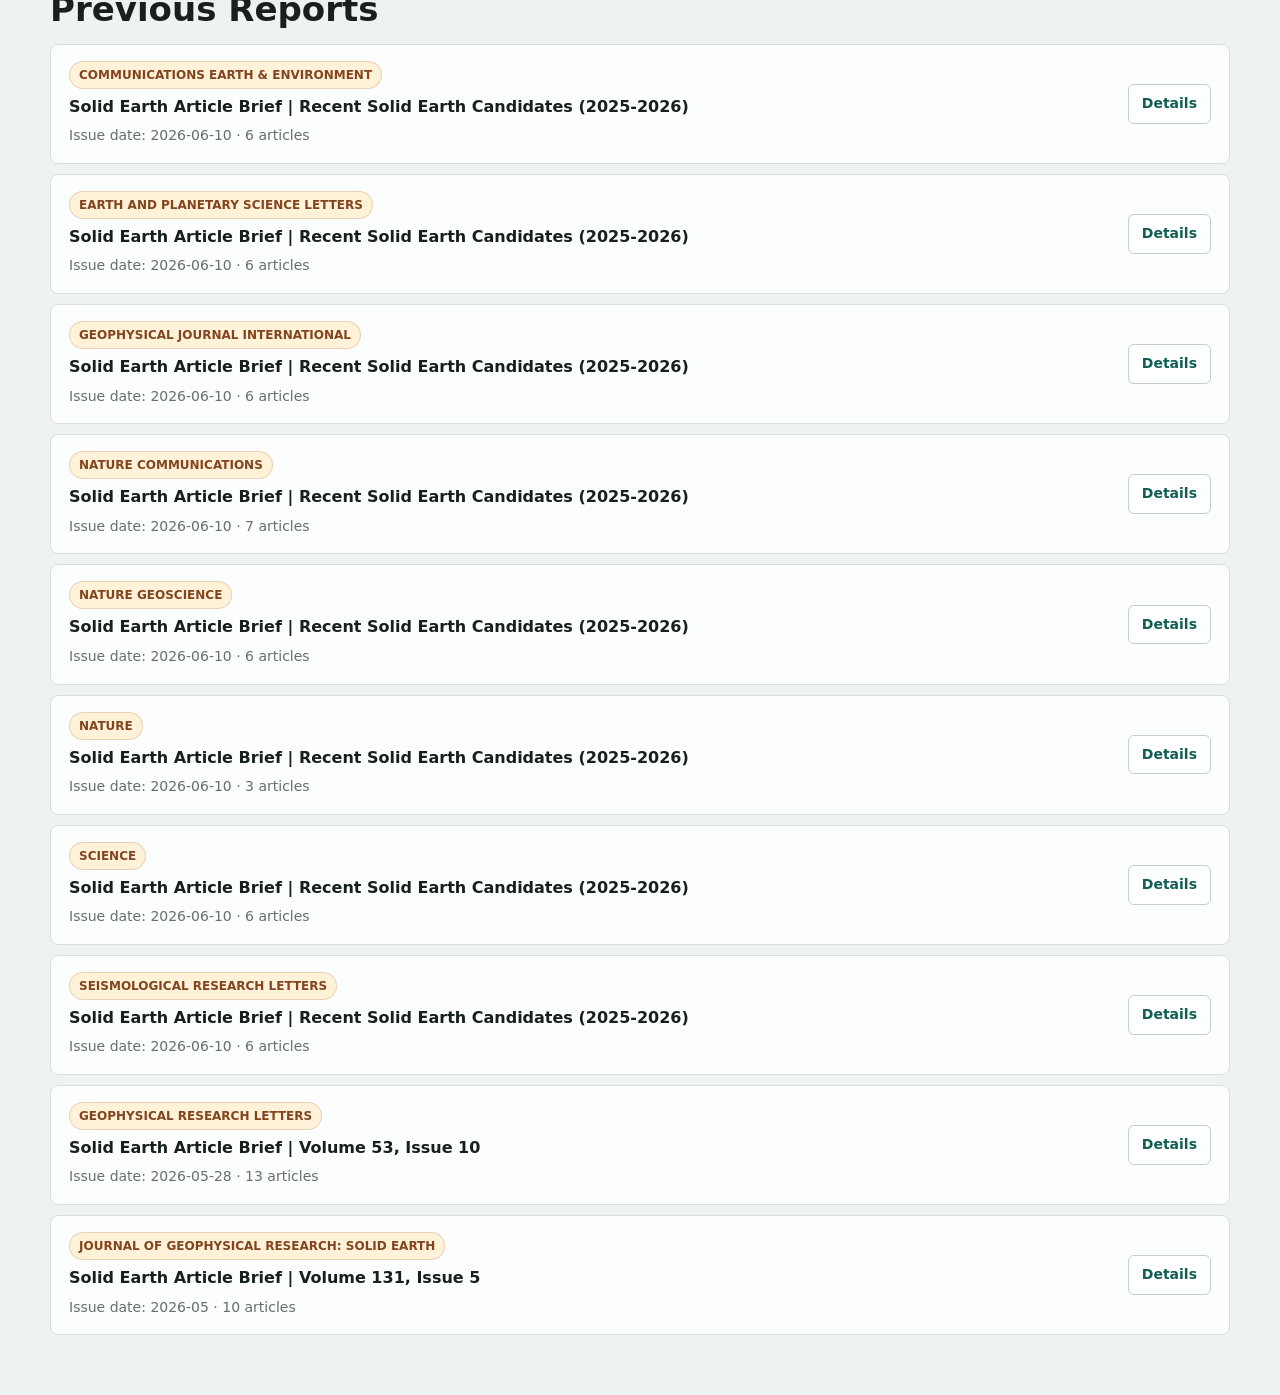
==== commit 9d39870d: "Update readme & index" ====
--- a/index.html
+++ b/index.html
@@ -3,17 +3,17 @@
   <head>
     <meta charset="utf-8" />
     <meta name="viewport" content="width=device-width, initial-scale=1" />
-    <title>GRL Solid Earth Reports</title>
-    <link rel="stylesheet" href="styles.css" />
+    <title>Solid Earth Literature Monitor</title>
+    <link rel="stylesheet" href="assets/styles.css" />
   </head>
   <body>
     <header class="topbar">
       <div>
-        <p class="eyebrow">Geophysical Research Letters</p>
-        <h1>Solid Earth Article Brief</h1>
+        <p class="eyebrow">Cross-Journal Monitor</p>
+        <h1>Solid Earth Literature Brief</h1>
       </div>
       <a class="source-link" href="https://agupubs.onlinelibrary.wiley.com/toc/19448007/current" target="_blank" rel="noreferrer">
-        Current GRL Issue
+        Source Index
       </a>
     </header>
 
@@ -63,24 +63,8 @@
         <div id="archive-list" class="archive-list"></div>
       </section>
 
-      <section id="report-detail" class="detail-section" aria-labelledby="detail-title" hidden>
-        <div class="detail-head">
-          <div>
-            <p class="section-kicker">Report Detail</p>
-            <h2 id="detail-title"></h2>
-            <p id="detail-meta" class="meta-line"></p>
-          </div>
-          <div class="detail-actions">
-            <a id="detail-source" class="article-link" href="#" target="_blank" rel="noreferrer">Issue Page</a>
-            <a class="article-link" href="#archive-title">Back</a>
-          </div>
-        </div>
-
-        <div id="detail-summary" class="summary-grid"></div>
-        <div id="detail-list" class="article-list"></div>
-      </section>
     </main>
 
-    <script src="app.js"></script>
+    <script src="assets/app.js"></script>
   </body>
 </html>
--- a/assets/styles.css
+++ b/assets/styles.css
@@ -0,0 +1,703 @@
+:root {
+  color-scheme: light;
+  --page: #eef2f1;
+  --surface: #ffffff;
+  --surface-soft: #f7f9f7;
+  --ink: #17201f;
+  --muted: #66706e;
+  --line: #d9e0dc;
+  --line-strong: #c2d0ca;
+  --green: #0f5f54;
+  --green-dark: #123632;
+  --green-soft: #e3f0ed;
+  --blue: #315f8c;
+  --copper: #a35c35;
+  --amber: #f2c36b;
+  --shadow: 0 20px 60px rgba(24, 38, 35, 0.1);
+  --shadow-small: 0 10px 28px rgba(24, 38, 35, 0.08);
+}
+
+* {
+  box-sizing: border-box;
+}
+
+[hidden] {
+  display: none !important;
+}
+
+html {
+  scroll-behavior: smooth;
+}
+
+body {
+  margin: 0;
+  background:
+    linear-gradient(180deg, rgba(18, 54, 50, 0.08), transparent 360px),
+    radial-gradient(circle at 18% 0%, rgba(49, 95, 140, 0.12), transparent 28rem),
+    var(--page);
+  color: var(--ink);
+  font-family: Inter, ui-sans-serif, system-ui, -apple-system, BlinkMacSystemFont, "Segoe UI", sans-serif;
+  line-height: 1.55;
+}
+
+a {
+  color: inherit;
+}
+
+.topbar {
+  position: relative;
+  display: flex;
+  align-items: center;
+  justify-content: space-between;
+  gap: 28px;
+  padding: 30px clamp(20px, 5vw, 72px);
+  overflow: hidden;
+  background:
+    linear-gradient(135deg, rgba(18, 54, 50, 0.98), rgba(15, 95, 84, 0.95)),
+    var(--green-dark);
+  color: #f7fbfa;
+}
+
+.topbar::after {
+  position: absolute;
+  inset: auto 0 0;
+  height: 5px;
+  background: linear-gradient(90deg, var(--amber), var(--copper), var(--blue), var(--green));
+  content: "";
+}
+
+.topbar > * {
+  position: relative;
+  z-index: 1;
+}
+
+.eyebrow,
+.section-kicker {
+  margin: 0 0 6px;
+  color: var(--green);
+  font-size: 12px;
+  font-weight: 800;
+  letter-spacing: 0;
+  text-transform: uppercase;
+}
+
+.topbar .eyebrow {
+  color: rgba(242, 195, 107, 0.92);
+}
+
+h1,
+h2,
+h3,
+p,
+li {
+  overflow-wrap: anywhere;
+}
+
+h1 {
+  max-width: 860px;
+  margin: 0;
+  font-size: clamp(30px, 4vw, 52px);
+  line-height: 1.02;
+}
+
+h2 {
+  margin: 0;
+  font-size: clamp(22px, 3vw, 34px);
+  line-height: 1.12;
+}
+
+#latest-title,
+#detail-title {
+  display: flex;
+  flex-wrap: wrap;
+  gap: 10px;
+  align-items: center;
+}
+
+h3 {
+  margin: 0;
+  font-size: 18px;
+  line-height: 1.28;
+}
+
+.source-link,
+.article-link {
+  display: inline-flex;
+  align-items: center;
+  justify-content: center;
+  min-height: 38px;
+  padding: 8px 13px;
+  border: 1px solid var(--line-strong);
+  border-radius: 6px;
+  background: #ffffff;
+  color: var(--green);
+  font-weight: 760;
+  font-size: 14px;
+  text-decoration: none;
+  white-space: nowrap;
+  transition: background 160ms ease, border-color 160ms ease, color 160ms ease, transform 160ms ease;
+}
+
+.topbar .source-link {
+  border-color: rgba(255, 255, 255, 0.28);
+  background: rgba(255, 255, 255, 0.1);
+  color: #ffffff;
+  backdrop-filter: blur(8px);
+}
+
+.source-link:hover,
+.source-link:focus-visible,
+.article-link:hover,
+.article-link:focus-visible {
+  border-color: var(--green);
+  background: var(--green);
+  color: #ffffff;
+  outline: none;
+  transform: translateY(-1px);
+}
+
+.article-link-muted,
+.article-link-muted:hover,
+.article-link-muted:focus-visible {
+  border-style: dashed;
+  border-color: var(--line-strong);
+  background: #f4f6f5;
+  color: #8a918f;
+  transform: none;
+}
+
+main {
+  width: min(1180px, calc(100vw - 32px));
+  margin: 0 auto;
+  padding: 28px 0 60px;
+}
+
+.search-section,
+.latest-section,
+.archive-section,
+.detail-section {
+  margin-top: 22px;
+}
+
+.search-section,
+.latest-section,
+.detail-section {
+  border: 1px solid var(--line);
+  border-radius: 8px;
+  background: rgba(255, 255, 255, 0.94);
+  box-shadow: var(--shadow);
+}
+
+.search-section {
+  padding: clamp(18px, 3vw, 28px);
+}
+
+.latest-section,
+.detail-section {
+  padding: clamp(20px, 3vw, 34px);
+}
+
+.archive-section {
+  padding: 6px 0 0;
+}
+
+.latest-head,
+.section-title-row,
+.detail-head {
+  display: flex;
+  justify-content: space-between;
+  gap: 24px;
+  align-items: flex-start;
+}
+
+.latest-head {
+  padding-bottom: 22px;
+  border-bottom: 1px solid var(--line);
+}
+
+.meta-line,
+.small-note {
+  margin: 8px 0 0;
+  color: var(--muted);
+  font-size: 14px;
+}
+
+.meta-line:empty,
+.small-note:empty {
+  display: none;
+}
+
+.count-box {
+  min-width: 146px;
+  padding: 14px 16px;
+  border: 1px solid rgba(15, 95, 84, 0.2);
+  border-radius: 8px;
+  background: linear-gradient(180deg, #f7fbfa, #e8f2ef);
+  text-align: center;
+}
+
+.count-box strong {
+  display: block;
+  color: var(--copper);
+  font-size: 36px;
+  line-height: 1;
+}
+
+.count-box span {
+  color: var(--muted);
+  font-size: 12px;
+  font-weight: 720;
+}
+
+.controls {
+  display: grid;
+  grid-template-columns: minmax(260px, 1fr) auto;
+  gap: 16px;
+  margin: 18px 0 4px;
+  align-items: end;
+}
+
+.search-box {
+  display: grid;
+  gap: 7px;
+  color: var(--muted);
+  font-size: 13px;
+  font-weight: 720;
+}
+
+.search-box input {
+  width: 100%;
+  min-height: 44px;
+  padding: 10px 13px;
+  border: 1px solid var(--line-strong);
+  border-radius: 6px;
+  background: #ffffff;
+  color: var(--ink);
+  font: inherit;
+  transition: border-color 160ms ease, box-shadow 160ms ease;
+}
+
+.search-box input:focus {
+  border-color: var(--green);
+  box-shadow: 0 0 0 3px rgba(15, 95, 84, 0.14);
+  outline: none;
+}
+
+.interest-filters {
+  display: flex;
+  flex-wrap: wrap;
+  justify-content: flex-end;
+  gap: 8px;
+}
+
+.filter-button {
+  min-height: 38px;
+  padding: 8px 12px;
+  border: 1px solid var(--line-strong);
+  border-radius: 6px;
+  background: #ffffff;
+  color: var(--ink);
+  font: inherit;
+  font-size: 13px;
+  font-weight: 760;
+  cursor: pointer;
+  transition: background 160ms ease, border-color 160ms ease, color 160ms ease, transform 160ms ease;
+}
+
+.filter-button:hover,
+.filter-button:focus-visible {
+  border-color: var(--green);
+  color: var(--green);
+  outline: none;
+  transform: translateY(-1px);
+}
+
+.filter-button[aria-pressed="true"] {
+  border-color: var(--green);
+  background: var(--green);
+  color: #ffffff;
+}
+
+.summary-grid {
+  display: grid;
+  grid-template-columns: 1fr;
+  gap: 12px;
+  margin: 20px 0;
+}
+
+.recommendation-card {
+  position: relative;
+  display: block;
+  padding: 20px 22px 20px 24px;
+  overflow: hidden;
+  border: 1px solid rgba(163, 92, 53, 0.24);
+  border-radius: 8px;
+  background:
+    linear-gradient(90deg, rgba(242, 195, 107, 0.2), transparent 38%),
+    #fffaf0;
+  color: inherit;
+  text-decoration: none;
+  transition: border-color 160ms ease, box-shadow 160ms ease, transform 160ms ease;
+}
+
+a.recommendation-card:hover,
+a.recommendation-card:focus-visible {
+  border-color: rgba(163, 92, 53, 0.42);
+  box-shadow: var(--shadow-small);
+  outline: none;
+  transform: translateY(-1px);
+}
+
+.recommendation-card::before {
+  position: absolute;
+  inset: 0 auto 0 0;
+  width: 5px;
+  background: var(--copper);
+  content: "";
+}
+
+.recommendation-card b {
+  display: inline-flex;
+  margin-bottom: 8px;
+  color: var(--copper);
+  font-size: 12px;
+  font-weight: 820;
+  text-transform: uppercase;
+}
+
+.recommendation-card h3 {
+  max-width: 980px;
+  margin-bottom: 8px;
+  font-size: clamp(18px, 2vw, 22px);
+}
+
+.recommendation-card p {
+  max-width: 980px;
+  margin: 0;
+  color: #4f5b58;
+  font-size: 15px;
+}
+
+.article-list {
+  display: grid;
+  gap: 12px;
+}
+
+.compact-list {
+  margin-top: 16px;
+}
+
+.article-card {
+  position: relative;
+  display: grid;
+  grid-template-columns: minmax(0, 1fr) auto;
+  gap: 22px;
+  padding: 18px 18px 18px 20px;
+  border: 1px solid var(--line);
+  border-radius: 8px;
+  background: #ffffff;
+  box-shadow: 0 1px 0 rgba(255, 255, 255, 0.8) inset;
+  transition: border-color 160ms ease, box-shadow 160ms ease, transform 160ms ease;
+  scroll-margin-block: 34px;
+}
+
+.article-card::before {
+  position: absolute;
+  inset: 18px auto 18px 0;
+  width: 3px;
+  border-radius: 0 4px 4px 0;
+  background: var(--green);
+  content: "";
+  opacity: 0.78;
+}
+
+.article-card:hover {
+  border-color: rgba(15, 95, 84, 0.32);
+  box-shadow: var(--shadow-small);
+  transform: translateY(-1px);
+}
+
+.article-card:focus {
+  border-color: rgba(163, 92, 53, 0.48);
+  box-shadow: 0 0 0 3px rgba(242, 195, 107, 0.28), var(--shadow-small);
+  outline: none;
+}
+
+.article-card-highlight {
+  animation: articleTargetPulse 1800ms ease both;
+}
+
+@keyframes articleTargetPulse {
+  0% {
+    border-color: rgba(163, 92, 53, 0.82);
+    background: #fff6df;
+    box-shadow: 0 0 0 6px rgba(242, 195, 107, 0.34), 0 18px 46px rgba(163, 92, 53, 0.18);
+    transform: scale(1.006);
+  }
+
+  55% {
+    border-color: rgba(163, 92, 53, 0.68);
+    background: #fffaf0;
+    box-shadow: 0 0 0 4px rgba(242, 195, 107, 0.24), var(--shadow-small);
+  }
+
+  100% {
+    border-color: var(--line);
+    background: #ffffff;
+    box-shadow: none;
+    transform: scale(1);
+  }
+}
+
+.article-topline {
+  display: flex;
+  flex-wrap: wrap;
+  gap: 7px;
+  margin-bottom: 10px;
+}
+
+.tag {
+  display: inline-flex;
+  align-items: center;
+  min-height: 24px;
+  padding: 3px 8px;
+  border: 1px solid transparent;
+  border-radius: 999px;
+  background: var(--surface-soft);
+  color: var(--muted);
+  font-size: 12px;
+  font-weight: 760;
+}
+
+.tag.topic {
+  border-color: rgba(49, 95, 140, 0.16);
+  background: #eaf1f7;
+  color: var(--blue);
+}
+
+.tag.journal,
+.journal-badge {
+  border-color: rgba(163, 92, 53, 0.2);
+  background: #fff2d8;
+  color: #82451f;
+}
+
+.journal-badge {
+  display: inline-flex;
+  align-items: center;
+  min-height: 28px;
+  padding: 4px 9px;
+  border: 1px solid rgba(163, 92, 53, 0.22);
+  border-radius: 999px;
+  font-size: 12px;
+  font-weight: 820;
+  line-height: 1;
+  text-transform: uppercase;
+  white-space: nowrap;
+}
+
+.article-title-link {
+  color: var(--ink);
+  text-decoration-color: rgba(15, 95, 84, 0.28);
+  text-decoration-thickness: 1px;
+  text-underline-offset: 4px;
+}
+
+.article-title-link:hover,
+.article-title-link:focus-visible {
+  color: var(--green);
+  text-decoration-color: currentColor;
+  outline: none;
+}
+
+.article-authors {
+  margin: 9px 0 0;
+  color: var(--muted);
+  font-size: 14px;
+  font-weight: 650;
+}
+
+.ai-badge {
+  display: inline-flex;
+  align-items: center;
+  gap: 6px;
+  width: max-content;
+  margin-top: 12px;
+  padding: 4px 8px;
+  border: 1px solid rgba(49, 95, 140, 0.26);
+  border-radius: 6px;
+  background: #f0f6fb;
+  color: var(--blue);
+  font-size: 12px;
+  font-weight: 760;
+}
+
+.ai-badge::before {
+  width: 8px;
+  height: 8px;
+  border-radius: 2px;
+  background: var(--blue);
+  content: "";
+}
+
+.key-points {
+  display: grid;
+  gap: 7px;
+  margin: 12px 0 0;
+  padding-left: 20px;
+  color: #28312f;
+}
+
+.key-points li::marker {
+  color: var(--green);
+}
+
+.article-meta {
+  margin-top: 13px;
+  padding-top: 10px;
+  border-top: 1px solid var(--line);
+  color: var(--copper);
+  font-size: 13px;
+  font-weight: 760;
+}
+
+.article-card > .article-link {
+  align-self: start;
+  min-width: 82px;
+}
+
+.archive-list {
+  display: grid;
+  gap: 10px;
+  margin-top: 16px;
+}
+
+.archive-item {
+  display: grid;
+  grid-template-columns: minmax(0, 1fr) auto;
+  gap: 16px;
+  align-items: center;
+  padding: 16px 18px;
+  border: 1px solid var(--line);
+  border-radius: 8px;
+  background: rgba(255, 255, 255, 0.86);
+  color: inherit;
+  text-decoration: none;
+  transition: border-color 160ms ease, transform 160ms ease, box-shadow 160ms ease;
+}
+
+.archive-item:hover,
+.archive-item:focus-visible {
+  border-color: rgba(15, 95, 84, 0.55);
+  box-shadow: var(--shadow-small);
+  transform: translateY(-1px);
+  outline: none;
+}
+
+.archive-item h3 {
+  font-size: 16px;
+}
+
+.archive-topline {
+  display: flex;
+  flex-wrap: wrap;
+  gap: 8px;
+  margin-bottom: 8px;
+}
+
+.detail-actions {
+  display: flex;
+  flex-wrap: wrap;
+  justify-content: flex-end;
+  gap: 8px;
+}
+
+.detail-section[hidden] {
+  display: none;
+}
+
+.empty-state {
+  padding: 22px;
+  border: 1px dashed var(--line-strong);
+  border-radius: 8px;
+  background: rgba(255, 255, 255, 0.74);
+  color: var(--muted);
+}
+
+@media (max-width: 860px) {
+  .topbar,
+  .latest-head,
+  .section-title-row,
+  .detail-head,
+  .article-card,
+  .archive-item {
+    grid-template-columns: 1fr;
+    flex-direction: column;
+  }
+
+  .topbar,
+  .latest-head,
+  .section-title-row,
+  .detail-head {
+    align-items: flex-start;
+  }
+
+  .controls {
+    grid-template-columns: 1fr;
+  }
+
+  .interest-filters {
+    justify-content: flex-start;
+  }
+
+  .count-box {
+    width: 100%;
+    text-align: left;
+  }
+
+  #latest-title,
+  #detail-title {
+    align-items: flex-start;
+  }
+
+  .count-box strong,
+  .count-box span {
+    display: inline;
+  }
+
+  .count-box strong {
+    margin-right: 7px;
+    font-size: 28px;
+  }
+
+  .source-link,
+  .article-link,
+  .detail-actions {
+    width: 100%;
+  }
+
+  .article-card > .article-link {
+    justify-self: stretch;
+  }
+}
+
+@media (max-width: 520px) {
+  main {
+    width: min(100% - 20px, 1180px);
+    padding-top: 16px;
+  }
+
+  .topbar {
+    padding: 24px 18px 28px;
+  }
+
+  .search-section,
+  .latest-section,
+  .detail-section {
+    padding: 16px;
+  }
+
+  .article-card {
+    padding: 16px;
+  }
+}
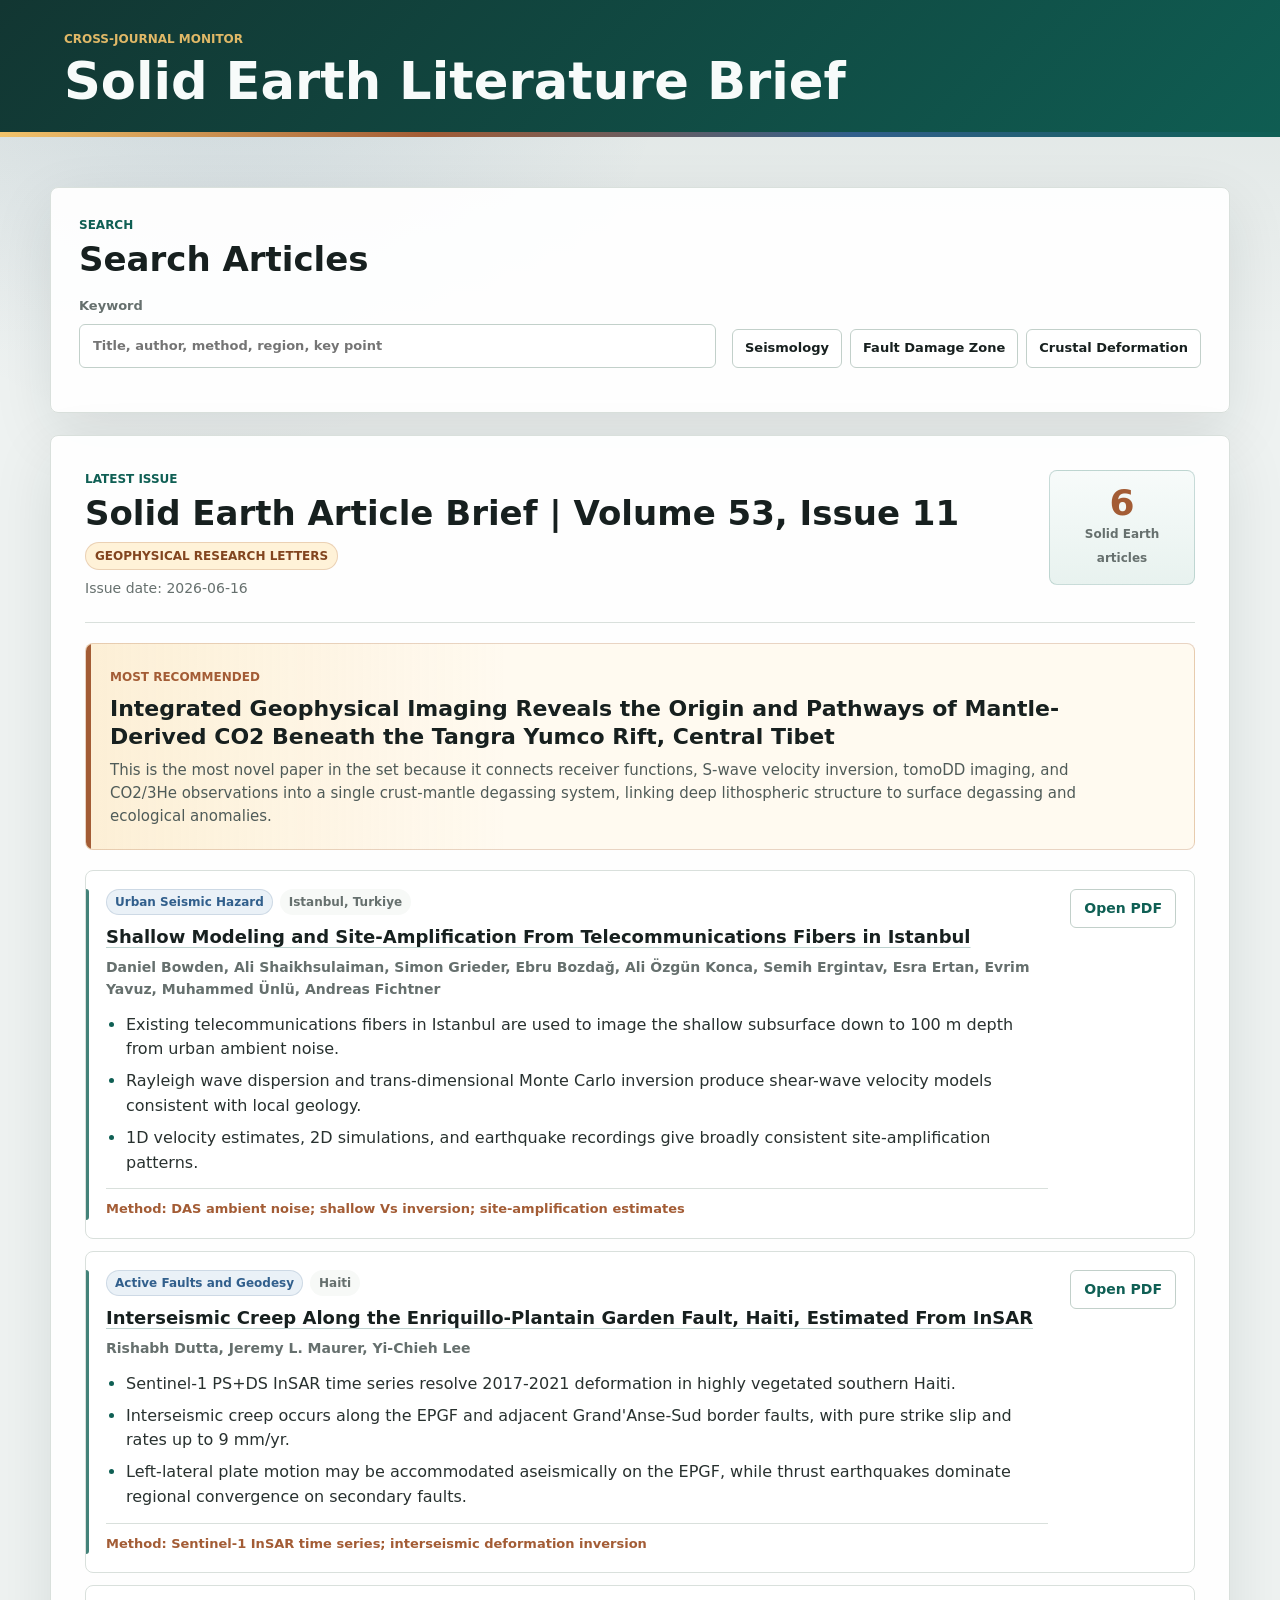
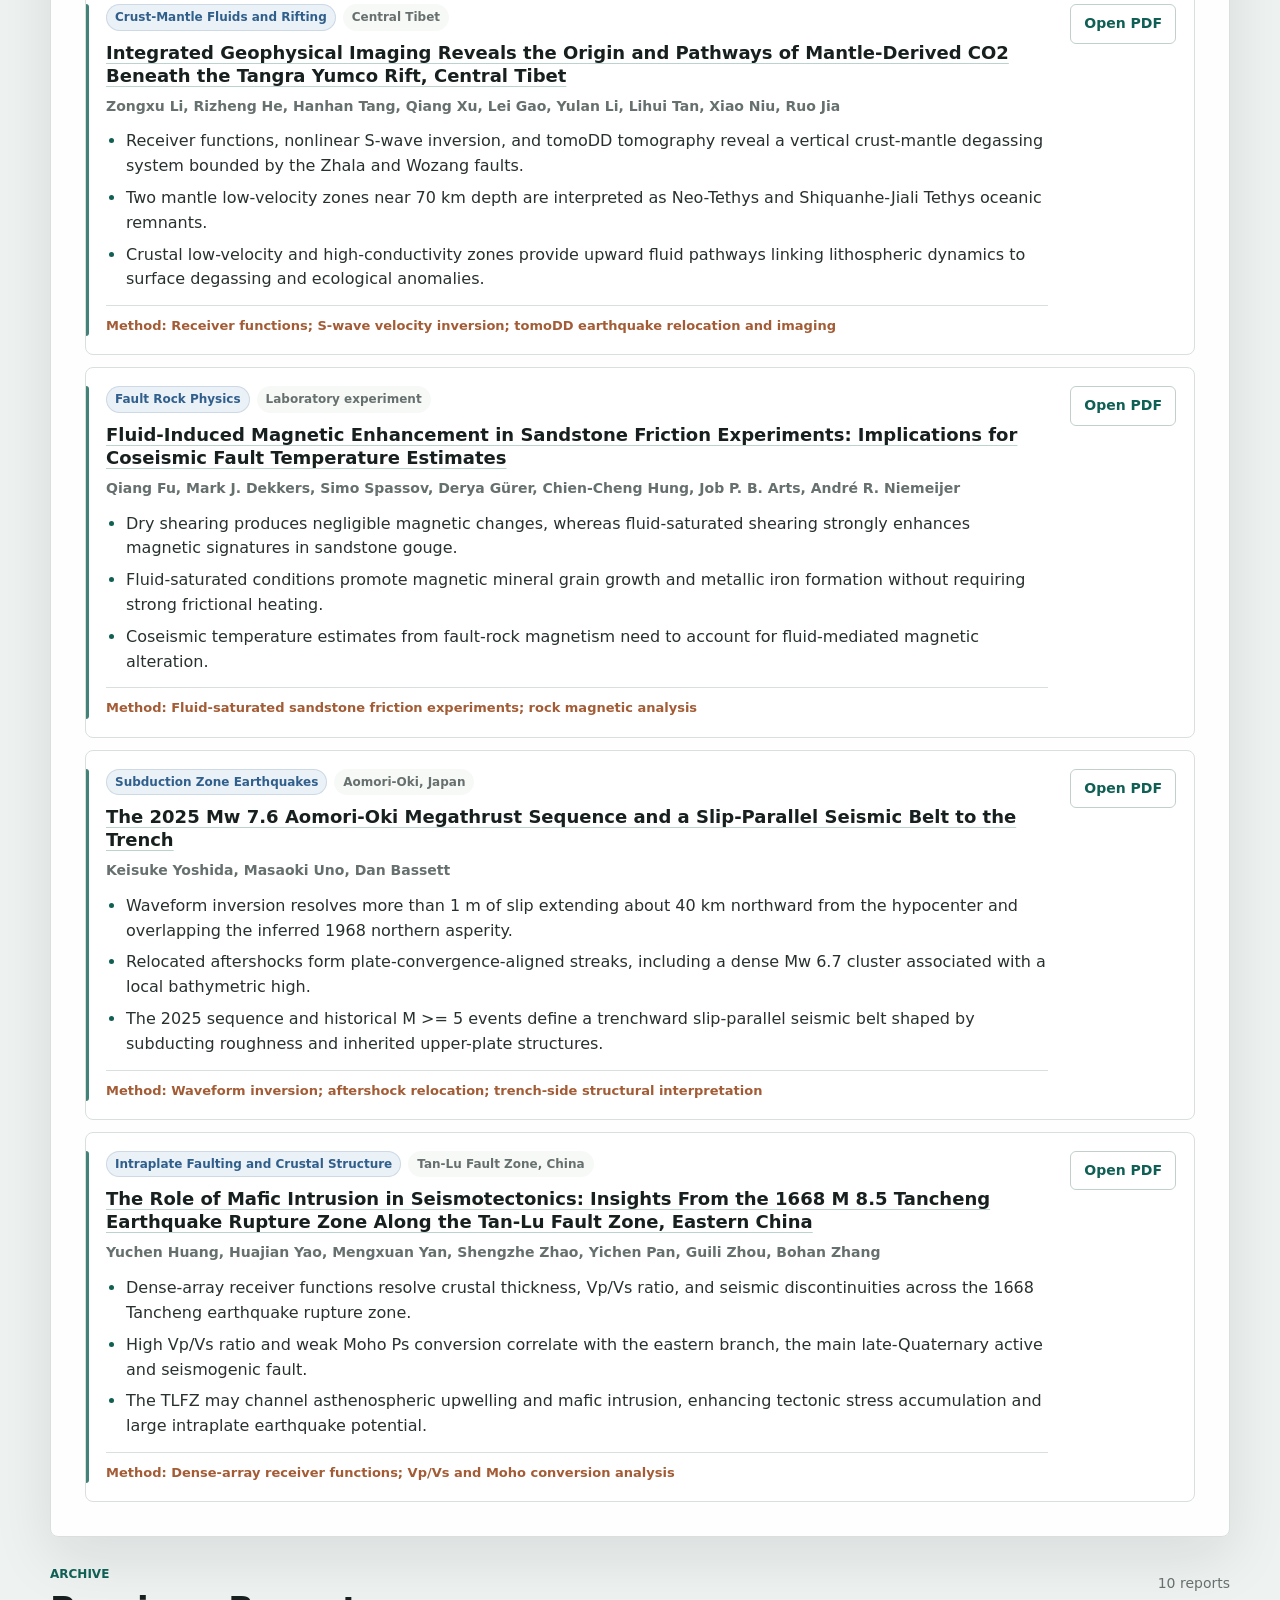
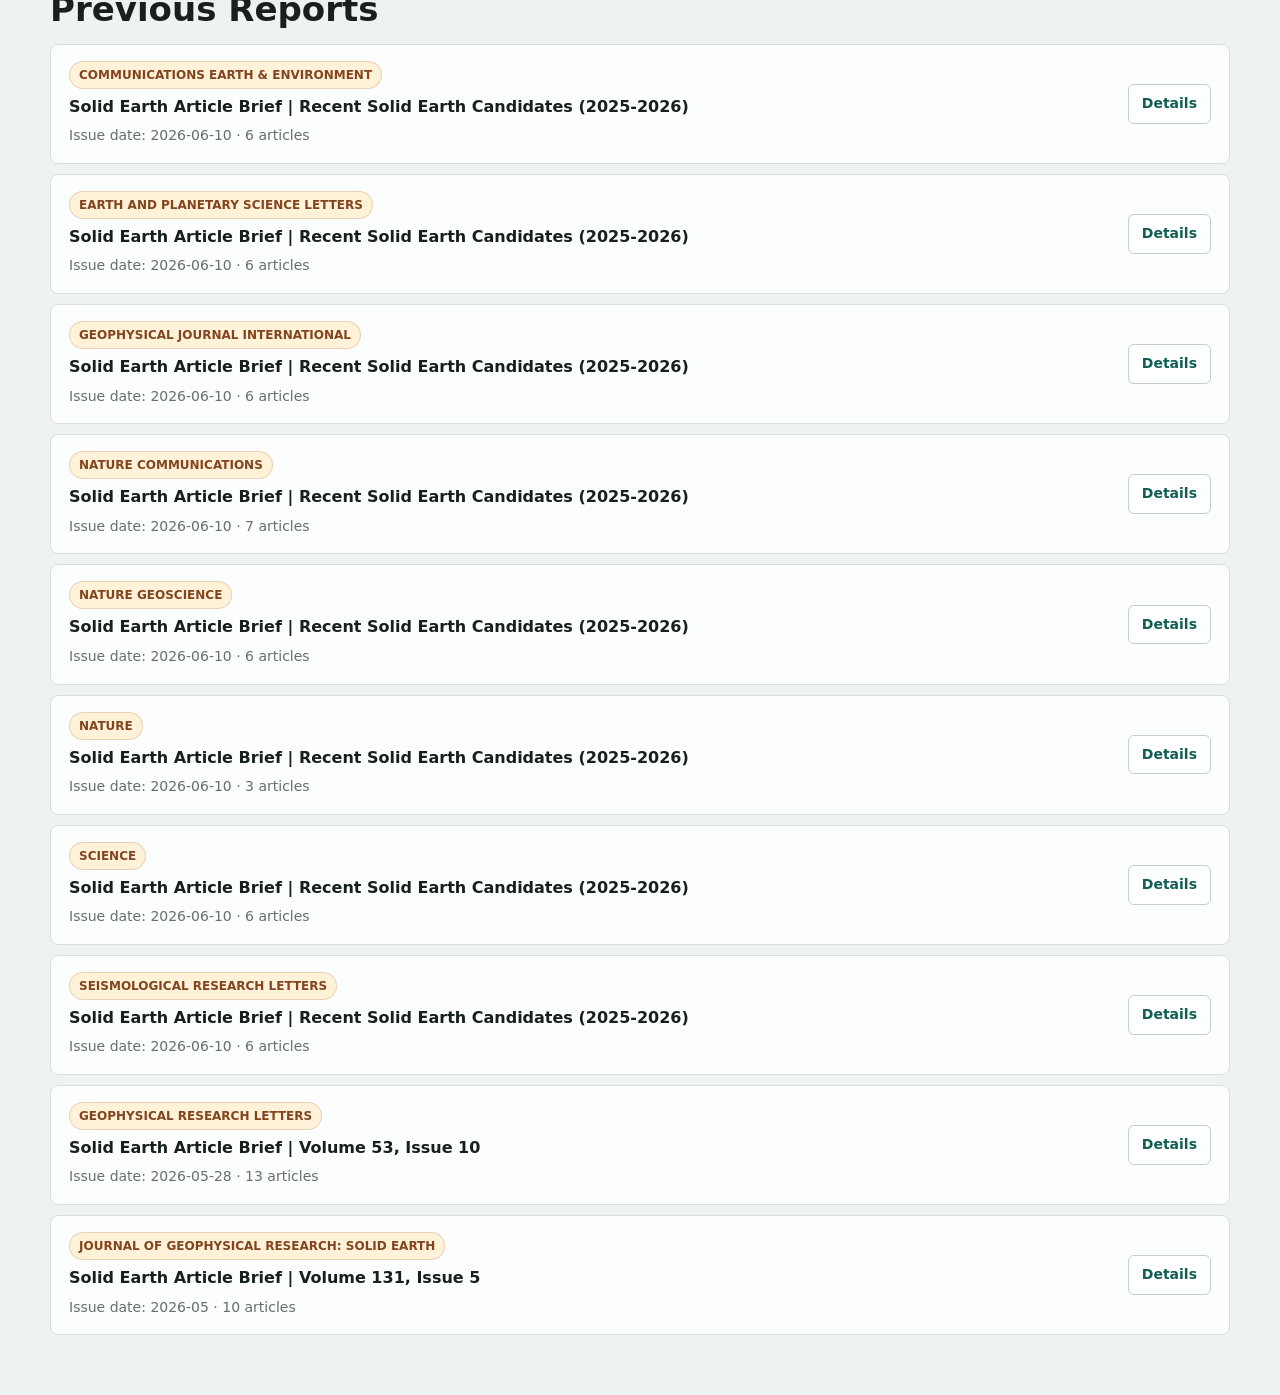
==== commit 487c1d69: "Delete Issue Button" ====
--- a/index.html
+++ b/index.html
@@ -12,9 +12,6 @@
         <p class="eyebrow">Cross-Journal Monitor</p>
         <h1>Solid Earth Literature Brief</h1>
       </div>
-      <a class="source-link" href="https://agupubs.onlinelibrary.wiley.com/toc/19448007/current" target="_blank" rel="noreferrer">
-        Source Index
-      </a>
     </header>
 
     <main>
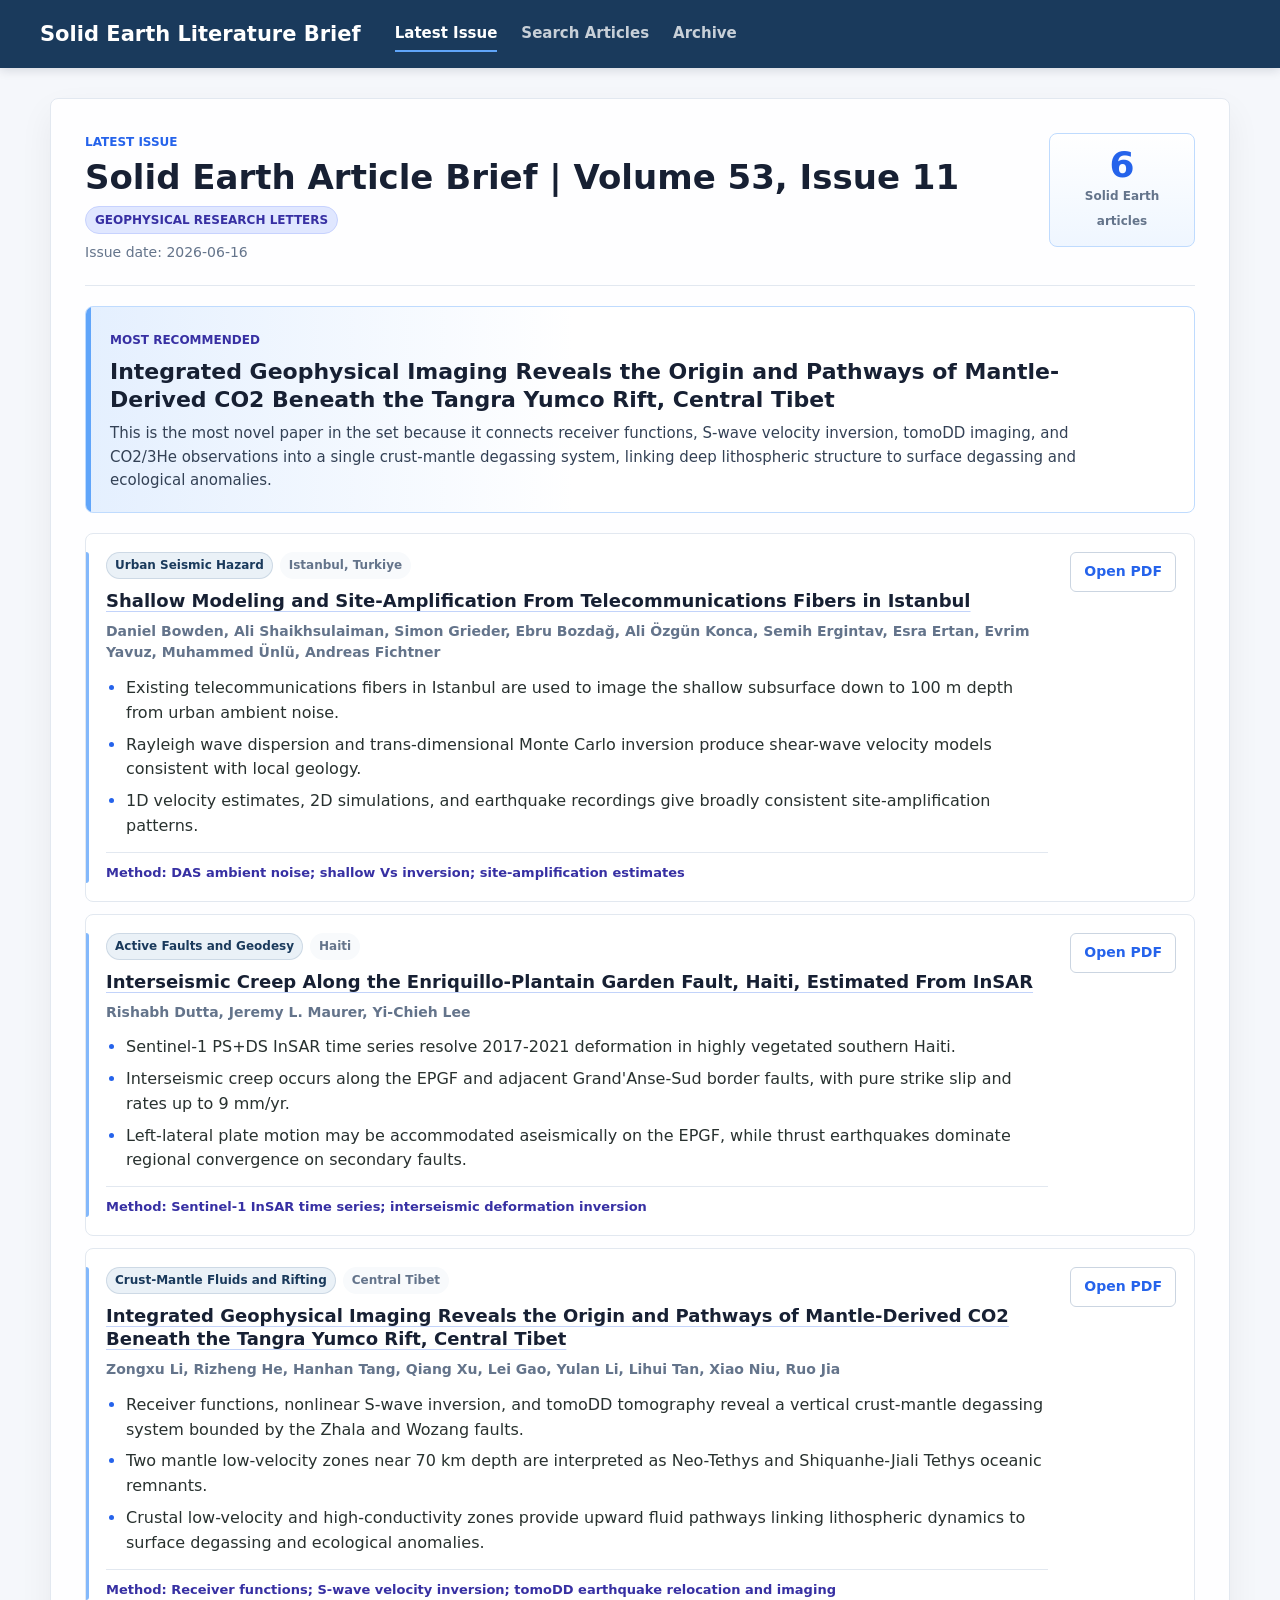
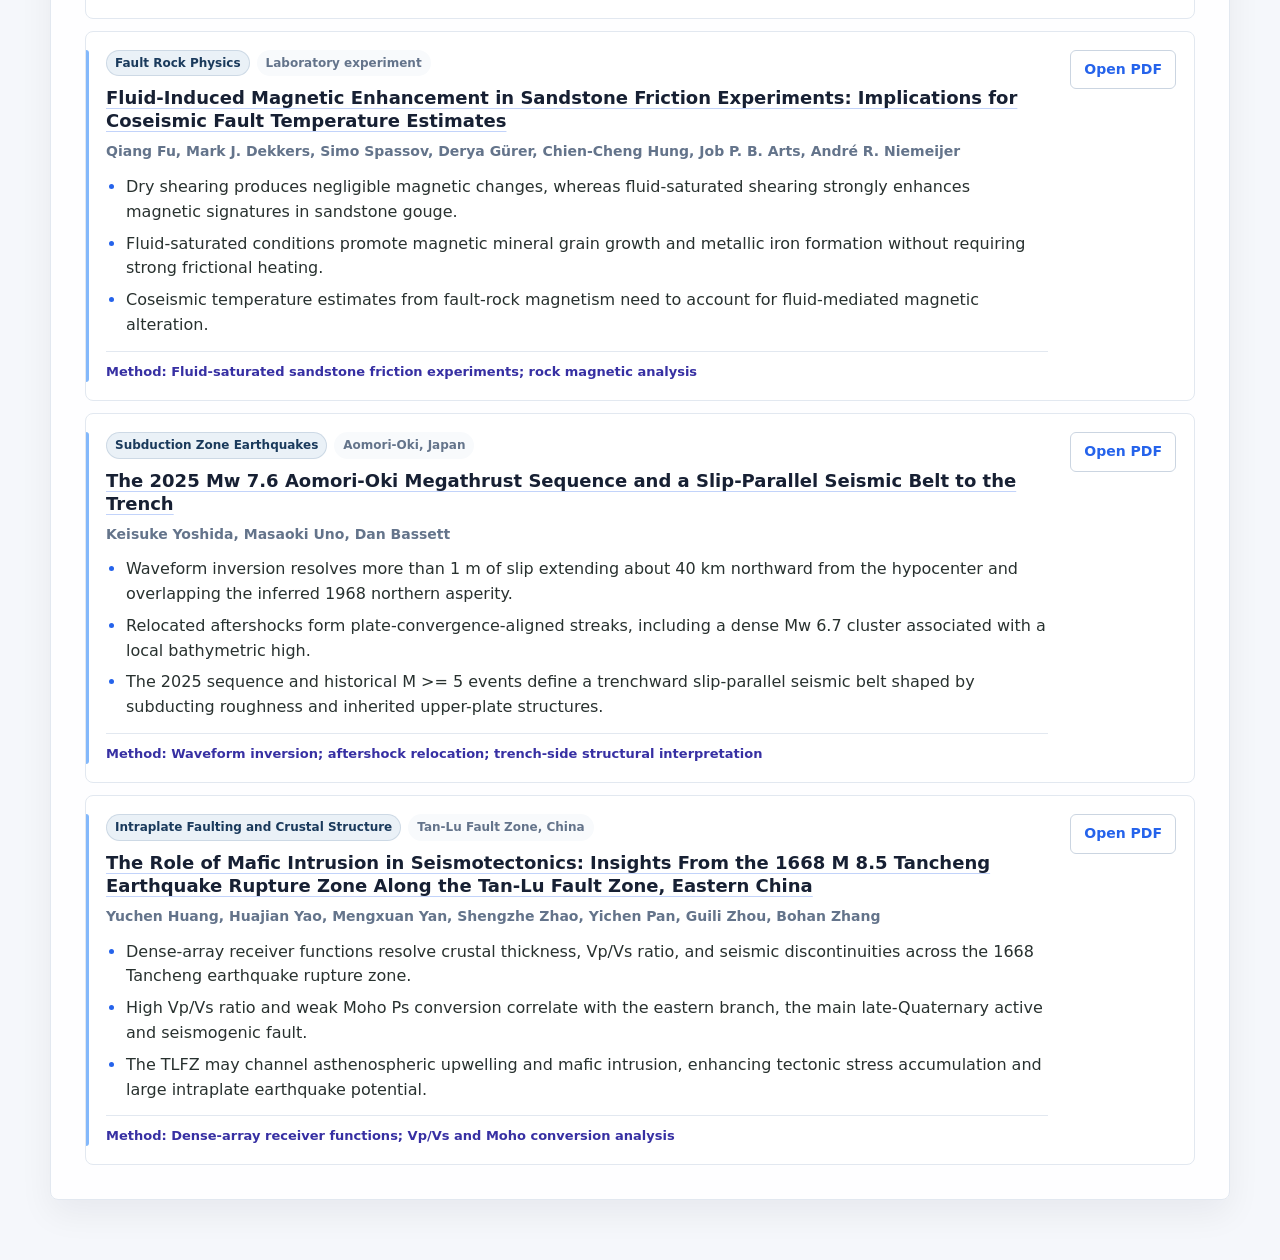
==== commit f2079c96: "Update style.css" ====
--- a/index.html
+++ b/index.html
@@ -8,14 +8,32 @@
   </head>
   <body>
     <header class="topbar">
-      <div>
-        <p class="eyebrow">Cross-Journal Monitor</p>
-        <h1>Solid Earth Literature Brief</h1>
+      <div class="topbar-inner">
+        <a class="site-title" href="#latest" data-section-link="latest">Solid Earth Literature Brief</a>
+        <nav class="topbar-nav" aria-label="Report sections">
+          <a href="#latest" data-section-link="latest" class="active">Latest Issue</a>
+          <a href="#search" data-section-link="search">Search Articles</a>
+          <a href="#archive" data-section-link="archive">Archive</a>
+        </nav>
       </div>
     </header>
 
     <main>
-      <section class="search-section" aria-labelledby="search-title">
+      <section id="latest" class="latest-section content-section active" aria-labelledby="latest-title">
+        <div class="latest-head">
+          <div>
+            <p class="section-kicker">Latest Issue</p>
+            <h2 id="latest-title"></h2>
+            <p id="latest-meta" class="meta-line"></p>
+          </div>
+          <div id="latest-count" class="count-box"></div>
+        </div>
+
+        <div id="latest-summary" class="summary-grid"></div>
+        <div id="latest-list" class="article-list"></div>
+      </section>
+
+      <section id="search" class="search-section content-section" aria-labelledby="search-title">
         <div class="section-title-row">
           <div>
             <p class="section-kicker">Search</p>
@@ -35,21 +53,7 @@
         <div id="search-results" class="article-list compact-list"></div>
       </section>
 
-      <section class="latest-section" aria-labelledby="latest-title">
-        <div class="latest-head">
-          <div>
-            <p class="section-kicker">Latest Issue</p>
-            <h2 id="latest-title"></h2>
-            <p id="latest-meta" class="meta-line"></p>
-          </div>
-          <div id="latest-count" class="count-box"></div>
-        </div>
-
-        <div id="latest-summary" class="summary-grid"></div>
-        <div id="latest-list" class="article-list"></div>
-      </section>
-
-      <section class="archive-section" aria-labelledby="archive-title">
+      <section id="archive" class="archive-section content-section" aria-labelledby="archive-title">
         <div class="section-title-row">
           <div>
             <p class="section-kicker">Archive</p>
--- a/assets/styles.css
+++ b/assets/styles.css
@@ -1,20 +1,21 @@
 :root {
   color-scheme: light;
-  --page: #eef2f1;
+  --page: #f5f7fb;
   --surface: #ffffff;
-  --surface-soft: #f7f9f7;
-  --ink: #17201f;
-  --muted: #66706e;
-  --line: #d9e0dc;
-  --line-strong: #c2d0ca;
-  --green: #0f5f54;
-  --green-dark: #123632;
-  --green-soft: #e3f0ed;
-  --blue: #315f8c;
-  --copper: #a35c35;
-  --amber: #f2c36b;
-  --shadow: 0 20px 60px rgba(24, 38, 35, 0.1);
-  --shadow-small: 0 10px 28px rgba(24, 38, 35, 0.08);
+  --surface-soft: #f8fafc;
+  --ink: #172033;
+  --muted: #64748b;
+  --line: #e2e8f0;
+  --line-strong: #cbd5e1;
+  --blue: #1a3a5c;
+  --blue-bright: #2563eb;
+  --blue-soft: #eff6ff;
+  --blue-pale: #dbeafe;
+  --indigo: #3730a3;
+  --slate: #334155;
+  --amber: #f59e0b;
+  --shadow: 0 14px 34px rgba(15, 23, 42, 0.06);
+  --shadow-small: 0 8px 20px rgba(15, 23, 42, 0.08);
 }
 
 * {
@@ -31,10 +32,7 @@
 
 body {
   margin: 0;
-  background:
-    linear-gradient(180deg, rgba(18, 54, 50, 0.08), transparent 360px),
-    radial-gradient(circle at 18% 0%, rgba(49, 95, 140, 0.12), transparent 28rem),
-    var(--page);
+  background: var(--page);
   color: var(--ink);
   font-family: Inter, ui-sans-serif, system-ui, -apple-system, BlinkMacSystemFont, "Segoe UI", sans-serif;
   line-height: 1.55;
@@ -45,44 +43,74 @@
 }
 
 .topbar {
-  position: relative;
+  position: sticky;
+  top: 0;
+  z-index: 100;
+  background: var(--blue);
+  color: #ffffff;
+  box-shadow: 0 2px 10px rgba(15, 23, 42, 0.14);
+}
+
+.topbar-inner {
   display: flex;
   align-items: center;
-  justify-content: space-between;
-  gap: 28px;
-  padding: 30px clamp(20px, 5vw, 72px);
-  overflow: hidden;
-  background:
-    linear-gradient(135deg, rgba(18, 54, 50, 0.98), rgba(15, 95, 84, 0.95)),
-    var(--green-dark);
-  color: #f7fbfa;
-}
-
-.topbar::after {
-  position: absolute;
-  inset: auto 0 0;
-  height: 5px;
-  background: linear-gradient(90deg, var(--amber), var(--copper), var(--blue), var(--green));
-  content: "";
-}
-
-.topbar > * {
-  position: relative;
-  z-index: 1;
+  gap: 34px;
+  justify-content: flex-start;
+  width: min(1200px, calc(100vw - 32px));
+  min-height: 68px;
+  margin: 0 auto;
+  padding: 14px 0;
+}
+
+.site-title {
+  color: #ffffff;
+  font-size: 21px;
+  font-weight: 800;
+  text-decoration: none;
+  white-space: nowrap;
+}
+
+.site-title:hover,
+.site-title:focus-visible {
+  color: #ffffff;
+  outline: none;
+  text-decoration: none;
+}
+
+.topbar-nav {
+  display: flex;
+  flex-wrap: wrap;
+  gap: 24px;
+  align-items: center;
+}
+
+.topbar-nav a {
+  min-height: 34px;
+  padding: 6px 0 5px;
+  border-bottom: 2px solid transparent;
+  color: rgba(255, 255, 255, 0.76);
+  font-size: 15px;
+  font-weight: 720;
+  text-decoration: none;
+  transition: border-color 160ms ease, color 160ms ease;
+}
+
+.topbar-nav a:hover,
+.topbar-nav a:focus-visible,
+.topbar-nav a.active {
+  border-bottom-color: #60a5fa;
+  color: #ffffff;
+  outline: none;
 }
 
 .eyebrow,
 .section-kicker {
   margin: 0 0 6px;
-  color: var(--green);
+  color: var(--blue-bright);
   font-size: 12px;
   font-weight: 800;
   letter-spacing: 0;
   text-transform: uppercase;
-}
-
-.topbar .eyebrow {
-  color: rgba(242, 195, 107, 0.92);
 }
 
 h1,
@@ -130,7 +158,7 @@
   border: 1px solid var(--line-strong);
   border-radius: 6px;
   background: #ffffff;
-  color: var(--green);
+  color: var(--blue-bright);
   font-weight: 760;
   font-size: 14px;
   text-decoration: none;
@@ -138,19 +166,12 @@
   transition: background 160ms ease, border-color 160ms ease, color 160ms ease, transform 160ms ease;
 }
 
-.topbar .source-link {
-  border-color: rgba(255, 255, 255, 0.28);
-  background: rgba(255, 255, 255, 0.1);
-  color: #ffffff;
-  backdrop-filter: blur(8px);
-}
-
 .source-link:hover,
 .source-link:focus-visible,
 .article-link:hover,
 .article-link:focus-visible {
-  border-color: var(--green);
-  background: var(--green);
+  border-color: var(--blue-bright);
+  background: var(--blue-bright);
   color: #ffffff;
   outline: none;
   transform: translateY(-1px);
@@ -169,14 +190,15 @@
 main {
   width: min(1180px, calc(100vw - 32px));
   margin: 0 auto;
-  padding: 28px 0 60px;
-}
-
-.search-section,
-.latest-section,
-.archive-section,
-.detail-section {
-  margin-top: 22px;
+  padding: 30px 0 60px;
+}
+
+.content-section {
+  display: none;
+}
+
+.content-section.active {
+  display: block;
 }
 
 .search-section,
@@ -198,7 +220,7 @@
 }
 
 .archive-section {
-  padding: 6px 0 0;
+  padding: 0;
 }
 
 .latest-head,
@@ -229,16 +251,16 @@
 
 .count-box {
   min-width: 146px;
-  padding: 14px 16px;
-  border: 1px solid rgba(15, 95, 84, 0.2);
+  padding: 13px 16px;
+  border: 1px solid #bfdbfe;
   border-radius: 8px;
-  background: linear-gradient(180deg, #f7fbfa, #e8f2ef);
+  background: linear-gradient(180deg, #ffffff, var(--blue-soft));
   text-align: center;
 }
 
 .count-box strong {
   display: block;
-  color: var(--copper);
+  color: var(--blue-bright);
   font-size: 36px;
   line-height: 1;
 }
@@ -278,8 +300,8 @@
 }
 
 .search-box input:focus {
-  border-color: var(--green);
-  box-shadow: 0 0 0 3px rgba(15, 95, 84, 0.14);
+  border-color: #60a5fa;
+  box-shadow: 0 0 0 3px rgba(96, 165, 250, 0.22);
   outline: none;
 }
 
@@ -306,15 +328,15 @@
 
 .filter-button:hover,
 .filter-button:focus-visible {
-  border-color: var(--green);
-  color: var(--green);
+  border-color: #60a5fa;
+  color: var(--blue-bright);
   outline: none;
   transform: translateY(-1px);
 }
 
 .filter-button[aria-pressed="true"] {
-  border-color: var(--green);
-  background: var(--green);
+  border-color: var(--blue);
+  background: var(--blue);
   color: #ffffff;
 }
 
@@ -330,11 +352,11 @@
   display: block;
   padding: 20px 22px 20px 24px;
   overflow: hidden;
-  border: 1px solid rgba(163, 92, 53, 0.24);
+  border: 1px solid #bfdbfe;
   border-radius: 8px;
   background:
-    linear-gradient(90deg, rgba(242, 195, 107, 0.2), transparent 38%),
-    #fffaf0;
+    linear-gradient(90deg, rgba(219, 234, 254, 0.75), transparent 44%),
+    #ffffff;
   color: inherit;
   text-decoration: none;
   transition: border-color 160ms ease, box-shadow 160ms ease, transform 160ms ease;
@@ -342,7 +364,7 @@
 
 a.recommendation-card:hover,
 a.recommendation-card:focus-visible {
-  border-color: rgba(163, 92, 53, 0.42);
+  border-color: #93c5fd;
   box-shadow: var(--shadow-small);
   outline: none;
   transform: translateY(-1px);
@@ -352,14 +374,14 @@
   position: absolute;
   inset: 0 auto 0 0;
   width: 5px;
-  background: var(--copper);
+  background: #60a5fa;
   content: "";
 }
 
 .recommendation-card b {
   display: inline-flex;
   margin-bottom: 8px;
-  color: var(--copper);
+  color: var(--indigo);
   font-size: 12px;
   font-weight: 820;
   text-transform: uppercase;
@@ -374,7 +396,7 @@
 .recommendation-card p {
   max-width: 980px;
   margin: 0;
-  color: #4f5b58;
+  color: var(--slate);
   font-size: 15px;
 }
 
@@ -406,20 +428,20 @@
   inset: 18px auto 18px 0;
   width: 3px;
   border-radius: 0 4px 4px 0;
-  background: var(--green);
+  background: #60a5fa;
   content: "";
   opacity: 0.78;
 }
 
 .article-card:hover {
-  border-color: rgba(15, 95, 84, 0.32);
+  border-color: #bfdbfe;
   box-shadow: var(--shadow-small);
   transform: translateY(-1px);
 }
 
 .article-card:focus {
-  border-color: rgba(163, 92, 53, 0.48);
-  box-shadow: 0 0 0 3px rgba(242, 195, 107, 0.28), var(--shadow-small);
+  border-color: #93c5fd;
+  box-shadow: 0 0 0 3px rgba(96, 165, 250, 0.24), var(--shadow-small);
   outline: none;
 }
 
@@ -429,16 +451,16 @@
 
 @keyframes articleTargetPulse {
   0% {
-    border-color: rgba(163, 92, 53, 0.82);
-    background: #fff6df;
-    box-shadow: 0 0 0 6px rgba(242, 195, 107, 0.34), 0 18px 46px rgba(163, 92, 53, 0.18);
+    border-color: #60a5fa;
+    background: var(--blue-soft);
+    box-shadow: 0 0 0 6px rgba(96, 165, 250, 0.22), 0 18px 46px rgba(37, 99, 235, 0.13);
     transform: scale(1.006);
   }
 
   55% {
-    border-color: rgba(163, 92, 53, 0.68);
-    background: #fffaf0;
-    box-shadow: 0 0 0 4px rgba(242, 195, 107, 0.24), var(--shadow-small);
+    border-color: #93c5fd;
+    background: #ffffff;
+    box-shadow: 0 0 0 4px rgba(96, 165, 250, 0.18), var(--shadow-small);
   }
 
   100% {
@@ -477,9 +499,9 @@
 
 .tag.journal,
 .journal-badge {
-  border-color: rgba(163, 92, 53, 0.2);
-  background: #fff2d8;
-  color: #82451f;
+  border-color: #c7d2fe;
+  background: #e0e7ff;
+  color: var(--indigo);
 }
 
 .journal-badge {
@@ -487,7 +509,7 @@
   align-items: center;
   min-height: 28px;
   padding: 4px 9px;
-  border: 1px solid rgba(163, 92, 53, 0.22);
+  border: 1px solid #c7d2fe;
   border-radius: 999px;
   font-size: 12px;
   font-weight: 820;
@@ -498,14 +520,14 @@
 
 .article-title-link {
   color: var(--ink);
-  text-decoration-color: rgba(15, 95, 84, 0.28);
+  text-decoration-color: rgba(37, 99, 235, 0.28);
   text-decoration-thickness: 1px;
   text-underline-offset: 4px;
 }
 
 .article-title-link:hover,
 .article-title-link:focus-visible {
-  color: var(--green);
+  color: var(--blue-bright);
   text-decoration-color: currentColor;
   outline: none;
 }
@@ -549,14 +571,14 @@
 }
 
 .key-points li::marker {
-  color: var(--green);
+  color: var(--blue-bright);
 }
 
 .article-meta {
   margin-top: 13px;
   padding-top: 10px;
   border-top: 1px solid var(--line);
-  color: var(--copper);
+  color: var(--indigo);
   font-size: 13px;
   font-weight: 760;
 }
